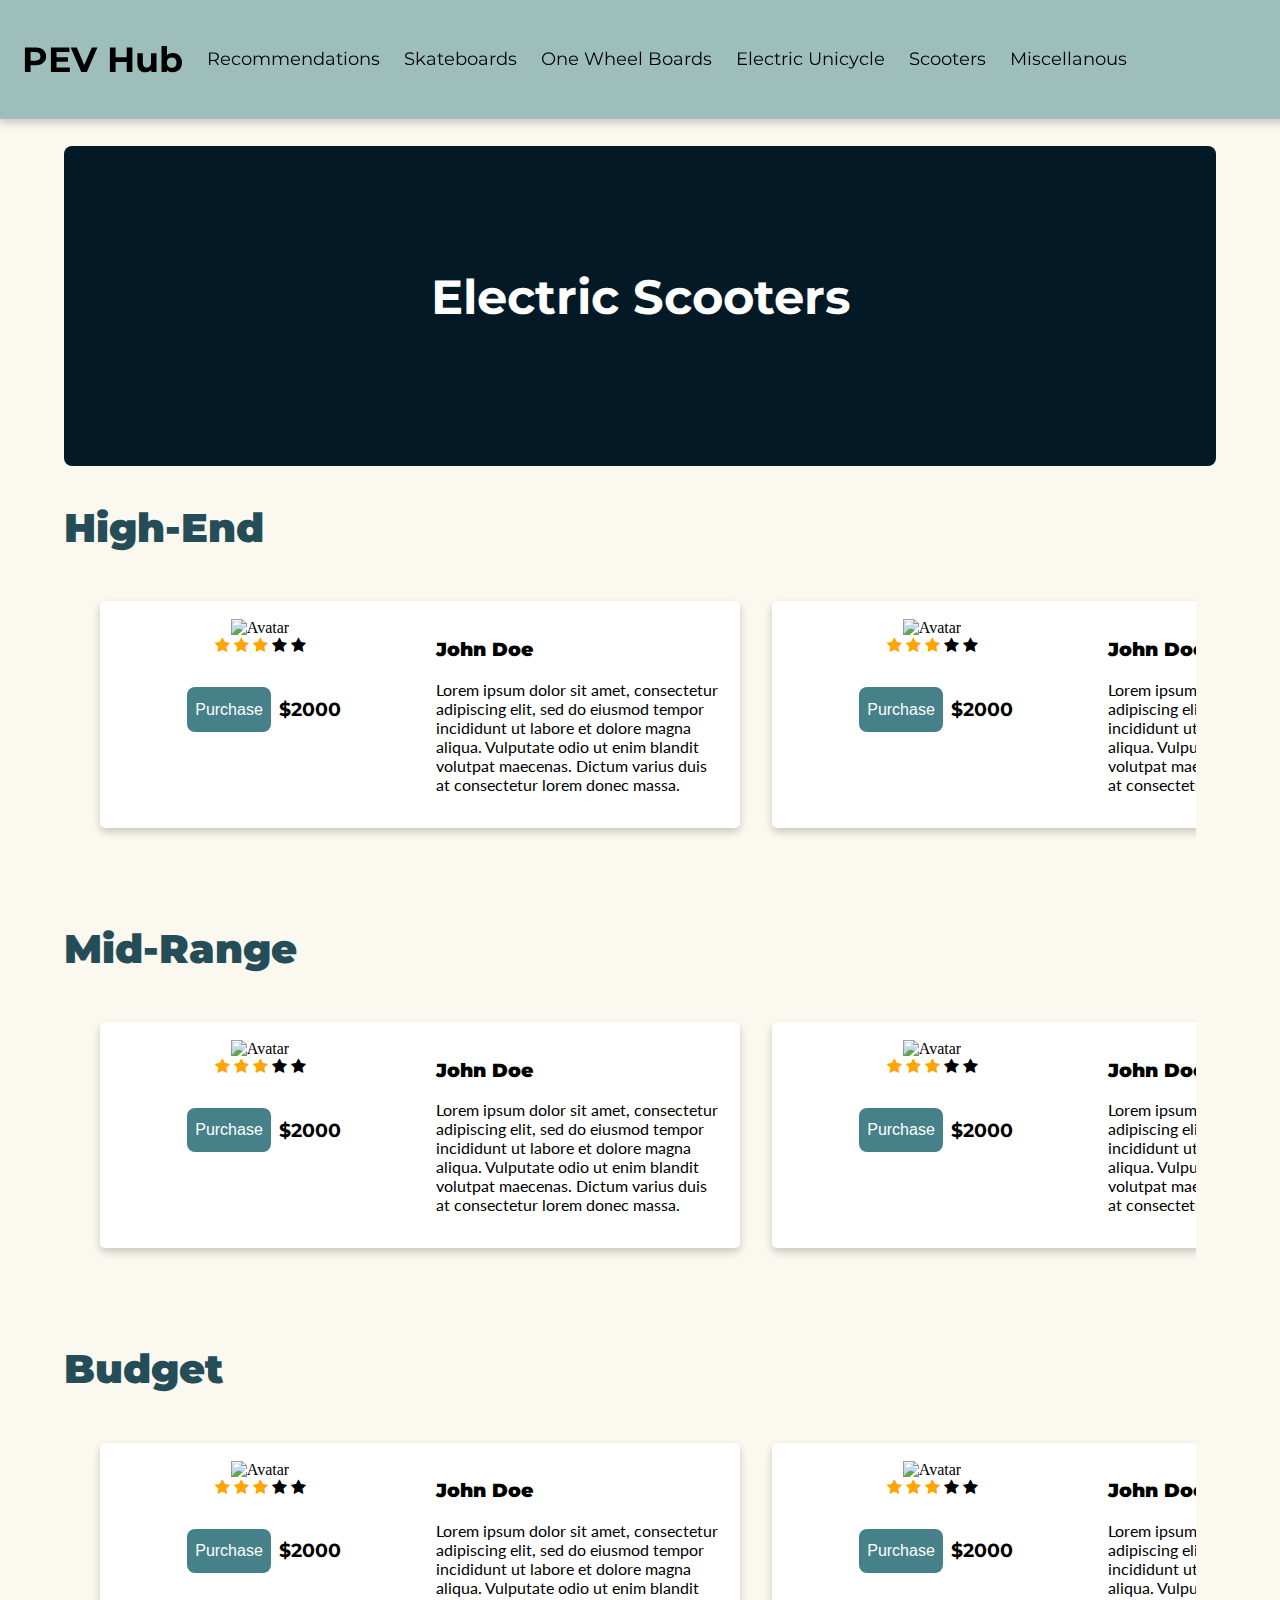
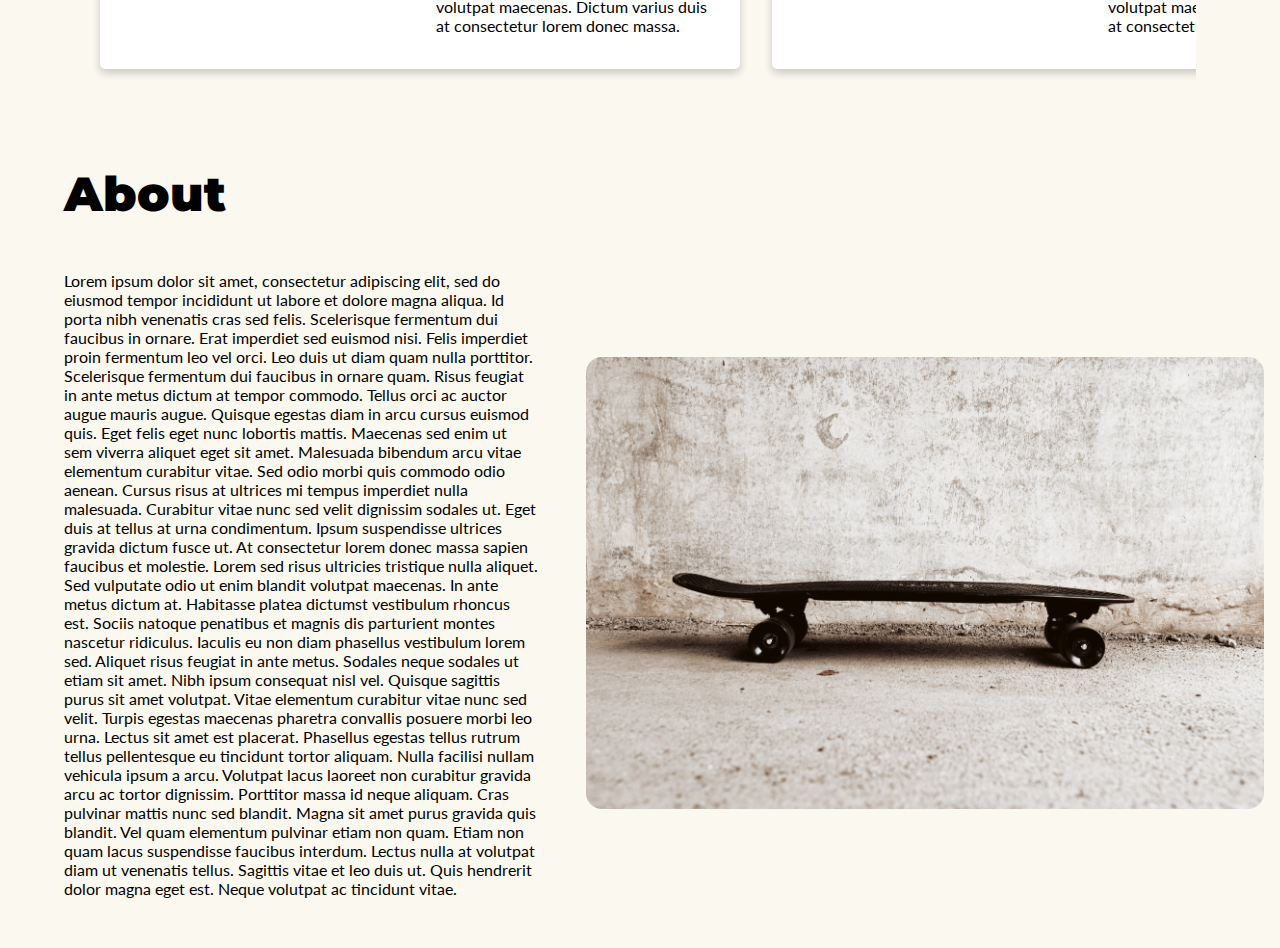
==== pages/escooter.html @ 9c2fdf2b "framework changes/additions" ====
<!DOCTYPE html>
<html lang="en">

<head>
    <meta charset="utf-8">
    <meta name="viewport" content="width=device-width, initial-scale=1.0">
    <title>Electric Scooters</title>
    <meta name="author" content="personalize with your name">
    <meta name="description" content="describe your page here">
    <link rel="stylesheet" href="/styles.css">
    <link rel="stylesheet" href="/css/skateboards.css">

    <link rel="stylesheet" href="https://cdnjs.cloudflare.com/ajax/libs/font-awesome/4.7.0/css/font-awesome.min.css">
    <link rel="preconnect" href="https://fonts.googleapis.com">
    <link rel="preconnect" href="https://fonts.gstatic.com" crossorigin>
    <link href="https://fonts.googleapis.com/css2?family=Montserrat&family=Nobile&display=swap" rel="stylesheet">
    <link href="https://fonts.googleapis.com/css2?family=Lato&display=swap" rel="stylesheet">
</head>

<body>
    <!--Navbar-->
    <div id="navbar">
        <a href="/index.html" id="logo">PEV Hub</a>
        <a href="/index.html">Recommendations</a>
        <a href="skateboards.html">Skateboards</a>
        <a href="onewheel.html">One Wheel Boards</a>
        <a href="euc.html">Electric Unicycle</a>
        <a href="escooter.html">Scooters</a>
        <a href="misc.html">Miscellanous</a>
    </div>
    <script src="/js/nav.js"></script>

    <main class="container">

        <!--Image Header-->
        <div class="header">
            <img src="/images/escooter-bg.png">
            <div class="centered">
                <h1>Electric Scooters</h1>
            </div>
        </div>


        <!--High-End Section-->
        <h2><b>High-End</b></h2>

        <div class="hor-scroll">
            <div class="xlcard">
                <div class="left">
                    <img src="../images/pintx.png" alt="Avatar" style="width:100%">
                    <div class="rating">
                        <span class="fa fa-star checked"></span>
                        <span class="fa fa-star checked"></span>
                        <span class="fa fa-star checked"></span>
                        <span class="fa fa-star"></span>
                        <span class="fa fa-star"></span>
                    </div>
                    <div class="row" class="purchase">
                        <button type="button" class="button" onclick="Open()">Purchase</button>
                        <h3 class="price">$2000</h3>
                    </div>
                    <script>
                        function Open() {
                            window.open("https://www.google.com", "_blank");
                        }
                    </script>
                </div>

                <div class="container">
                    <h3><b>John Doe</b></h3>
                    <p>Lorem ipsum dolor sit amet, consectetur adipiscing elit, sed do eiusmod tempor incididunt
                        ut labore et dolore magna aliqua. Vulputate odio ut enim blandit volutpat maecenas.
                        Dictum varius duis at consectetur lorem donec massa.</p>
                </div>
            </div>

            <div class="xlcard">
                <div class="left">
                    <img src="../images/pintx.png" alt="Avatar" style="width:100%">
                    <div class="rating">
                        <span class="fa fa-star checked"></span>
                        <span class="fa fa-star checked"></span>
                        <span class="fa fa-star checked"></span>
                        <span class="fa fa-star"></span>
                        <span class="fa fa-star"></span>
                    </div>
                    <div class="row" class="purchase">
                        <button type="button" class="button" onclick="Open()">Purchase</button>
                        <h3 class="price">$2000</h3>
                    </div>
                    <script>
                        function Open() {
                            window.open("https://www.google.com", "_blank");
                        }
                    </script>
                </div>

                <div class="container">
                   <h3><b>John Doe</b></h3>
                    <p>Lorem ipsum dolor sit amet, consectetur adipiscing elit, sed do eiusmod tempor incididunt
                        ut labore et dolore magna aliqua. Vulputate odio ut enim blandit volutpat maecenas.
                        Dictum varius duis at consectetur lorem donec massa.</p>
                </div>
            </div>
            <div class="xlcard">
                <div class="left">
                    <img src="../images/pintx.png" alt="Avatar" style="width:100%">
                    <div class="rating">
                        <span class="fa fa-star checked"></span>
                        <span class="fa fa-star checked"></span>
                        <span class="fa fa-star checked"></span>
                        <span class="fa fa-star"></span>
                        <span class="fa fa-star"></span>
                    </div>
                    <div class="row" class="purchase">
                        <button type="button" class="button" onclick="Open()">Purchase</button>
                        <h3 class="price">$2000</h3>
                    </div>
                    <script>
                        function Open() {
                            window.open("https://www.google.com", "_blank");
                        }
                    </script>
                </div>

                <div class="container">
                   <h3><b>John Doe</b></h3>
                    <p>Lorem ipsum dolor sit amet, consectetur adipiscing elit, sed do eiusmod tempor incididunt
                        ut labore et dolore magna aliqua. Vulputate odio ut enim blandit volutpat maecenas.
                        Dictum varius duis at consectetur lorem donec massa.</p>
                </div>
            </div>
            <div class="xlcard">
                <div class="left">
                    <img src="../images/pintx.png" alt="Avatar" style="width:100%">
                    <div class="rating">
                        <span class="fa fa-star checked"></span>
                        <span class="fa fa-star checked"></span>
                        <span class="fa fa-star checked"></span>
                        <span class="fa fa-star"></span>
                        <span class="fa fa-star"></span>
                    </div>
                    <div class="row" class="purchase">
                        <button type="button" class="button" onclick="Open()">Purchase</button>
                        <h3 class="price">$2000</h3>
                    </div>
                    <script>
                        function Open() {
                            window.open("https://www.google.com", "_blank");
                        }
                    </script>
                </div>

                <div class="container">
                   <h3><b>John Doe</b></h3>
                    <p>Lorem ipsum dolor sit amet, consectetur adipiscing elit, sed do eiusmod tempor incididunt
                        ut labore et dolore magna aliqua. Vulputate odio ut enim blandit volutpat maecenas.
                        Dictum varius duis at consectetur lorem donec massa.</p>
                </div>
            </div>

        </div>

        <!--Mid-Range Section-->
        <h2><b>Mid-Range</b></h2>

        <div class="hor-scroll">
            <div class="xlcard">
                <div class="left">
                    <img src="../images/pintx.png" alt="Avatar" style="width:100%">
                    <div class="rating">
                        <span class="fa fa-star checked"></span>
                        <span class="fa fa-star checked"></span>
                        <span class="fa fa-star checked"></span>
                        <span class="fa fa-star"></span>
                        <span class="fa fa-star"></span>
                    </div>
                    <div class="row" class="purchase">
                        <button type="button" class="button" onclick="Open()">Purchase</button>
                        <h3 class="price">$2000</h3>
                    </div>
                    <script>
                        function Open() {
                            window.open("https://www.google.com", "_blank");
                        }
                    </script>
                </div>

                <div class="container">
                   <h3><b>John Doe</b></h3>
                    <p>Lorem ipsum dolor sit amet, consectetur adipiscing elit, sed do eiusmod tempor incididunt
                        ut labore et dolore magna aliqua. Vulputate odio ut enim blandit volutpat maecenas.
                        Dictum varius duis at consectetur lorem donec massa.</p>
                </div>
            </div>

            <div class="xlcard">
                <div class="left">
                    <img src="../images/pintx.png" alt="Avatar" style="width:100%">
                    <div class="rating">
                        <span class="fa fa-star checked"></span>
                        <span class="fa fa-star checked"></span>
                        <span class="fa fa-star checked"></span>
                        <span class="fa fa-star"></span>
                        <span class="fa fa-star"></span>
                    </div>
                    <div class="row" class="purchase">
                        <button type="button" class="button" onclick="Open()">Purchase</button>
                        <h3 class="price">$2000</h3>
                    </div>
                    <script>
                        function Open() {
                            window.open("https://www.google.com", "_blank");
                        }
                    </script>
                </div>

                <div class="container">
                   <h3><b>John Doe</b></h3>
                    <p>Lorem ipsum dolor sit amet, consectetur adipiscing elit, sed do eiusmod tempor incididunt
                        ut labore et dolore magna aliqua. Vulputate odio ut enim blandit volutpat maecenas.
                        Dictum varius duis at consectetur lorem donec massa.</p>
                </div>
            </div>
            <div class="xlcard">
                <div class="left">
                    <img src="../images/pintx.png" alt="Avatar" style="width:100%">
                    <div class="rating">
                        <span class="fa fa-star checked"></span>
                        <span class="fa fa-star checked"></span>
                        <span class="fa fa-star checked"></span>
                        <span class="fa fa-star"></span>
                        <span class="fa fa-star"></span>
                    </div>
                    <div class="row" class="purchase">
                        <button type="button" class="button" onclick="Open()">Purchase</button>
                        <h3 class="price">$2000</h3>
                    </div>
                    <script>
                        function Open() {
                            window.open("https://www.google.com", "_blank");
                        }
                    </script>
                </div>

                <div class="container">
                   <h3><b>John Doe</b></h3>
                    <p>Lorem ipsum dolor sit amet, consectetur adipiscing elit, sed do eiusmod tempor incididunt
                        ut labore et dolore magna aliqua. Vulputate odio ut enim blandit volutpat maecenas.
                        Dictum varius duis at consectetur lorem donec massa.</p>
                </div>
            </div>
            <div class="xlcard">
                <div class="left">
                    <img src="../images/pintx.png" alt="Avatar" style="width:100%">
                    <div class="rating">
                        <span class="fa fa-star checked"></span>
                        <span class="fa fa-star checked"></span>
                        <span class="fa fa-star checked"></span>
                        <span class="fa fa-star"></span>
                        <span class="fa fa-star"></span>
                    </div>
                    <div class="row" class="purchase">
                        <button type="button" class="button" onclick="Open()">Purchase</button>
                        <h3 class="price">$2000</h3>
                    </div>
                    <script>
                        function Open() {
                            window.open("https://www.google.com", "_blank");
                        }
                    </script>
                </div>

                <div class="container">
                   <h3><b>John Doe</b></h3>
                    <p>Lorem ipsum dolor sit amet, consectetur adipiscing elit, sed do eiusmod tempor incididunt
                        ut labore et dolore magna aliqua. Vulputate odio ut enim blandit volutpat maecenas.
                        Dictum varius duis at consectetur lorem donec massa.</p>
                </div>
            </div>
        </div>

        <!--Budget Section-->
        <h2><b>Budget</b></h2>

        <div class="hor-scroll">
            <div class="xlcard">
                <div class="left">
                    <img src="../images/pintx.png" alt="Avatar" style="width:100%">
                    <div class="rating">
                        <span class="fa fa-star checked"></span>
                        <span class="fa fa-star checked"></span>
                        <span class="fa fa-star checked"></span>
                        <span class="fa fa-star"></span>
                        <span class="fa fa-star"></span>
                    </div>
                    <div class="row" class="purchase">
                        <button type="button" class="button" onclick="Open()">Purchase</button>
                        <h3 class="price">$2000</h3>
                    </div>
                    <script>
                        function Open() {
                            window.open("https://www.google.com", "_blank");
                        }
                    </script>
                </div>

                <div class="container">
                   <h3><b>John Doe</b></h3>
                    <p>Lorem ipsum dolor sit amet, consectetur adipiscing elit, sed do eiusmod tempor incididunt
                        ut labore et dolore magna aliqua. Vulputate odio ut enim blandit volutpat maecenas.
                        Dictum varius duis at consectetur lorem donec massa.</p>
                </div>
            </div>

            <div class="xlcard">
                <div class="left">
                    <img src="../images/pintx.png" alt="Avatar" style="width:100%">
                    <div class="rating">
                        <span class="fa fa-star checked"></span>
                        <span class="fa fa-star checked"></span>
                        <span class="fa fa-star checked"></span>
                        <span class="fa fa-star"></span>
                        <span class="fa fa-star"></span>
                    </div>
                    <div class="row" class="purchase">
                        <button type="button" class="button" onclick="Open()">Purchase</button>
                        <h3 class="price">$2000</h3>
                    </div>
                    <script>
                        function Open() {
                            window.open("https://www.google.com", "_blank");
                        }
                    </script>
                </div>

                <div class="container">
                   <h3><b>John Doe</b></h3>
                    <p>Lorem ipsum dolor sit amet, consectetur adipiscing elit, sed do eiusmod tempor incididunt
                        ut labore et dolore magna aliqua. Vulputate odio ut enim blandit volutpat maecenas.
                        Dictum varius duis at consectetur lorem donec massa.</p>
                </div>
            </div>
            <div class="xlcard">
                <div class="left">
                    <img src="../images/pintx.png" alt="Avatar" style="width:100%">
                    <div class="rating">
                        <span class="fa fa-star checked"></span>
                        <span class="fa fa-star checked"></span>
                        <span class="fa fa-star checked"></span>
                        <span class="fa fa-star"></span>
                        <span class="fa fa-star"></span>
                    </div>
                    <div class="row" class="purchase">
                        <button type="button" class="button" onclick="Open()">Purchase</button>
                        <h3 class="price">$2000</h3>
                    </div>
                    <script>
                        function Open() {
                            window.open("https://www.google.com", "_blank");
                        }
                    </script>
                </div>

                <div class="container">
                   <h3><b>John Doe</b></h3>
                    <p>Lorem ipsum dolor sit amet, consectetur adipiscing elit, sed do eiusmod tempor incididunt
                        ut labore et dolore magna aliqua. Vulputate odio ut enim blandit volutpat maecenas.
                        Dictum varius duis at consectetur lorem donec massa.</p>
                </div>
            </div>
            <div class="xlcard">
                <div class="left">
                    <img src="../images/pintx.png" alt="Avatar" style="width:100%">
                    <div class="rating">
                        <span class="fa fa-star checked"></span>
                        <span class="fa fa-star checked"></span>
                        <span class="fa fa-star checked"></span>
                        <span class="fa fa-star"></span>
                        <span class="fa fa-star"></span>
                    </div>
                    <div class="row" class="purchase">
                        <button type="button" class="button" onclick="Open()">Purchase</button>
                        <h3 class="price">$2000</h3>
                    </div>
                    <script>
                        function Open() {
                            window.open("https://www.google.com", "_blank");
                        }
                    </script>
                </div>

                <div class="container">
                   <h3><b>John Doe</b></h3>
                    <p>Lorem ipsum dolor sit amet, consectetur adipiscing elit, sed do eiusmod tempor incididunt
                        ut labore et dolore magna aliqua. Vulputate odio ut enim blandit volutpat maecenas.
                        Dictum varius duis at consectetur lorem donec massa.</p>
                </div>
            </div>
        </div>

        <!--About Section-->
        <h1><b>About</b></h1>
        <div class="row">
            <p>Lorem ipsum dolor sit amet, consectetur adipiscing elit, sed do eiusmod tempor incididunt ut labore
                et
                dolore magna aliqua. Id porta nibh venenatis cras sed felis. Scelerisque fermentum dui faucibus in
                ornare. Erat imperdiet sed euismod nisi. Felis imperdiet proin fermentum leo vel orci. Leo duis ut
                diam
                quam nulla porttitor. Scelerisque fermentum dui faucibus in ornare quam. Risus feugiat in ante metus
                dictum at tempor commodo. Tellus orci ac auctor augue mauris augue. Quisque egestas diam in arcu
                cursus
                euismod quis. Eget felis eget nunc lobortis mattis. Maecenas sed enim ut sem viverra aliquet eget
                sit
                amet. Malesuada bibendum arcu vitae elementum curabitur vitae. Sed odio morbi quis commodo odio
                aenean.
                Cursus risus at ultrices mi tempus imperdiet nulla malesuada. Curabitur vitae nunc sed velit
                dignissim
                sodales ut. Eget duis at tellus at urna condimentum. Ipsum suspendisse ultrices gravida dictum fusce
                ut. At consectetur lorem donec massa sapien faucibus et molestie. Lorem sed risus ultricies
                tristique nulla aliquet. Sed vulputate odio ut enim blandit volutpat maecenas. In ante metus dictum
                at. Habitasse platea dictumst vestibulum rhoncus est. Sociis natoque penatibus et magnis dis
                parturient montes nascetur ridiculus. Iaculis eu non diam phasellus vestibulum lorem sed. Aliquet
                risus feugiat in ante metus. Sodales neque sodales ut etiam sit amet.

                Nibh ipsum consequat nisl vel. Quisque sagittis purus sit amet volutpat. Vitae elementum curabitur
                vitae nunc sed velit. Turpis egestas maecenas pharetra convallis posuere morbi leo urna. Lectus sit
                amet est placerat. Phasellus egestas tellus rutrum tellus pellentesque eu tincidunt tortor aliquam.
                Nulla facilisi nullam vehicula ipsum a arcu. Volutpat lacus laoreet non curabitur gravida arcu ac
                tortor dignissim. Porttitor massa id neque aliquam. Cras pulvinar mattis nunc sed blandit. Magna sit
                amet purus gravida quis blandit. Vel quam elementum pulvinar etiam non quam. Etiam non quam lacus
                suspendisse faucibus interdum. Lectus nulla at volutpat diam ut venenatis tellus. Sagittis vitae et
                leo duis ut. Quis hendrerit dolor magna eget est. Neque volutpat ac tincidunt vitae.</p>
            <div class="slideshow">

                <!-- Full-width images with number and caption text -->
                <div class="mySlides fade">
                    <img src="/images/eskate/eskate1.jpg" alt="About Us" style="width:100%">
                </div>
                <div class="mySlides fade">
                    <img src="/images/eskate/eskate2.jpg" alt="About Us" style="width:100%">
                </div>
                <div class="mySlides fade">
                    <img src="/images/eskate/eskate3.jpg" alt="About Us" style="width:100%">
                </div>
                <script src="/js/slideshow.js"></script>
            </div>
        </div>
    </main>
</body>
---- styles.css ----
body {
  background-color: #FBF8EF;
  margin: 0;
  padding-bottom: 2em;
}

h1 {
  font-size: 3em;
  font-family: 'Montserrat', sans-serif;
}

h2 {
  font-family: 'Montserrat', sans-serif;
  color: #254D58;
  font-size: 2.5em;
}

h3 {
  font-family: 'Montserrat', sans-serif;
}

h4 {
  font-family: 'Montserrat', sans-serif;
}

p {
  font-family: 'Lato', sans-serif;
}

a {
  font-family: 'Montserrat', sans-serif;
}

.container {
  width: 90%;
  margin-left: auto;
  margin-right: auto;
}


/* Create a sticky/fixed navbar */
#navbar {
  overflow: hidden;
  background-color: #9DBEBB;
  padding: 35px 10px;
  /* Large padding which will shrink on scroll (using JS) */
  transition: 0.4s;
  /* Adds a transition effect when the padding is decreased */
  position: fixed;
  /* Sticky/fixed navbar */
  width: 100%;
  top: 0;
  /* At the top */
  z-index: 99;
  box-shadow: 0 4px 8px 0 rgba(0, 0, 0, 0.2);
}

/* Style the navbar links */
#navbar a {
  float: left;
  color: black;
  text-align: center;
  padding: 12px;
  text-decoration: none;
  font-size: 18px;
  line-height: 25px;
  border-radius: 4px;

  
}

/* Style the logo */
#navbar #logo {
  font-size: 35px;
  font-weight: bold;
  transition: 0.4s;
}

/* Links on mouse-over */
#navbar a:hover {
  background-color: #ddd;
  color: black;
}

/* Style the active/current link */
#navbar a.active {
  background-color: dodgerblue;
  color: white;
}

/* Display some links to the right */
#navbar-right {
  float: right;
}

/* Add responsiveness - on screens less than 580px wide, display the navbar vertically instead of horizontally */
@media screen and (max-width: 580px) {
  #navbar {
    padding: 20px 10px !important;
    /* Use !important to make sure that JavaScript doesn't override the padding on small screens */
  }

  #navbar a {
    float: none;
    display: block;
    text-align: left;
  }

  #navbar-right {
    float: none;
  }
}

.row {
  display: flex;
  flex-direction: row;
  justify-content: center;
}

.rating {
  margin-bottom: 1.5em;
}

.checked {
  color: orange;
}

.row img {
  margin-left: 3em;
}

.row p {
  width: 70%;
}

.img-header img {
  object-fit: cover;
  object-position: 0 10%;
  width: 90vw;
  height: 20em;
  margin-top: 9em;
  margin-right: auto;
  margin-left: auto;

  border-radius: 0.5em;


}

.img-header h1 {
  color: white;
}

.header img {
  object-fit: cover;
  object-position: 1% 1%;
  margin-top: 9em;
  margin-right: auto;
  margin-left: auto;
  width: 90vw;
  height: 20em;

  border-radius: 0.5em;
}

.header {
  position: relative;
  text-align: center;
  color: white;
}

.header h1 {
  color: white;
}

.centered {
  position: absolute;
  top: 63%;
  left: 50%;
  transform: translate(-50%, -50%);
}

.container {
  padding: 2px 16px;
}

.hor-scroll {
  display: flex;
  flex-wrap: nowrap;
  overflow-x: auto;
  margin: 20px;
  margin-bottom: 5em;
}

.xlcard {
  box-shadow: 0 4px 8px 0 rgba(0, 0, 0, 0.2);
  transition: 0.3s;
  border-radius: 5px;
  /* 5px rounded corners */
  width: 40em;
  margin: 1em;
  background-color: white;
  display: flex;
  padding: 1em 0em;
  flex: 0 0 auto;
}

.xlcard:hover {
  box-shadow: 0 8px 16px 0 rgba(0, 0, 0, 0.2);
  width: 41em;
}

.left {
  width: 90%;
  padding: 2px 16px;
  text-align: center;
}

#right {
  padding: 2px 16px;
}


.button {
  background-color: #468189;
  border: none;
  color: white;
  padding: 0em 0.5em;
  text-align: center;
  text-decoration: none;
  display: inline-block;
  font-size: 16px;
  border-radius: 0.5em;
  transition-duration: 0.4s;
  margin: 0.5em;
}

.button:hover {
  background-color: #9DBEBB; 
  cursor: pointer;
}

.slideshow {
  width: 100%;
  max-width: 1000px;
  position: relative;
  margin: auto;
}

.slideshow img {
  object-fit: cover;
  max-height: 30em;
  border-radius: 1em;
}

.mySlides {
  display: none;
}

/* Fading animation */
.fade {
  animation-name: fade;
  animation-duration: 1.5s;
}

@keyframes fade {
  from {opacity: .4}
  to {opacity: 1}
}
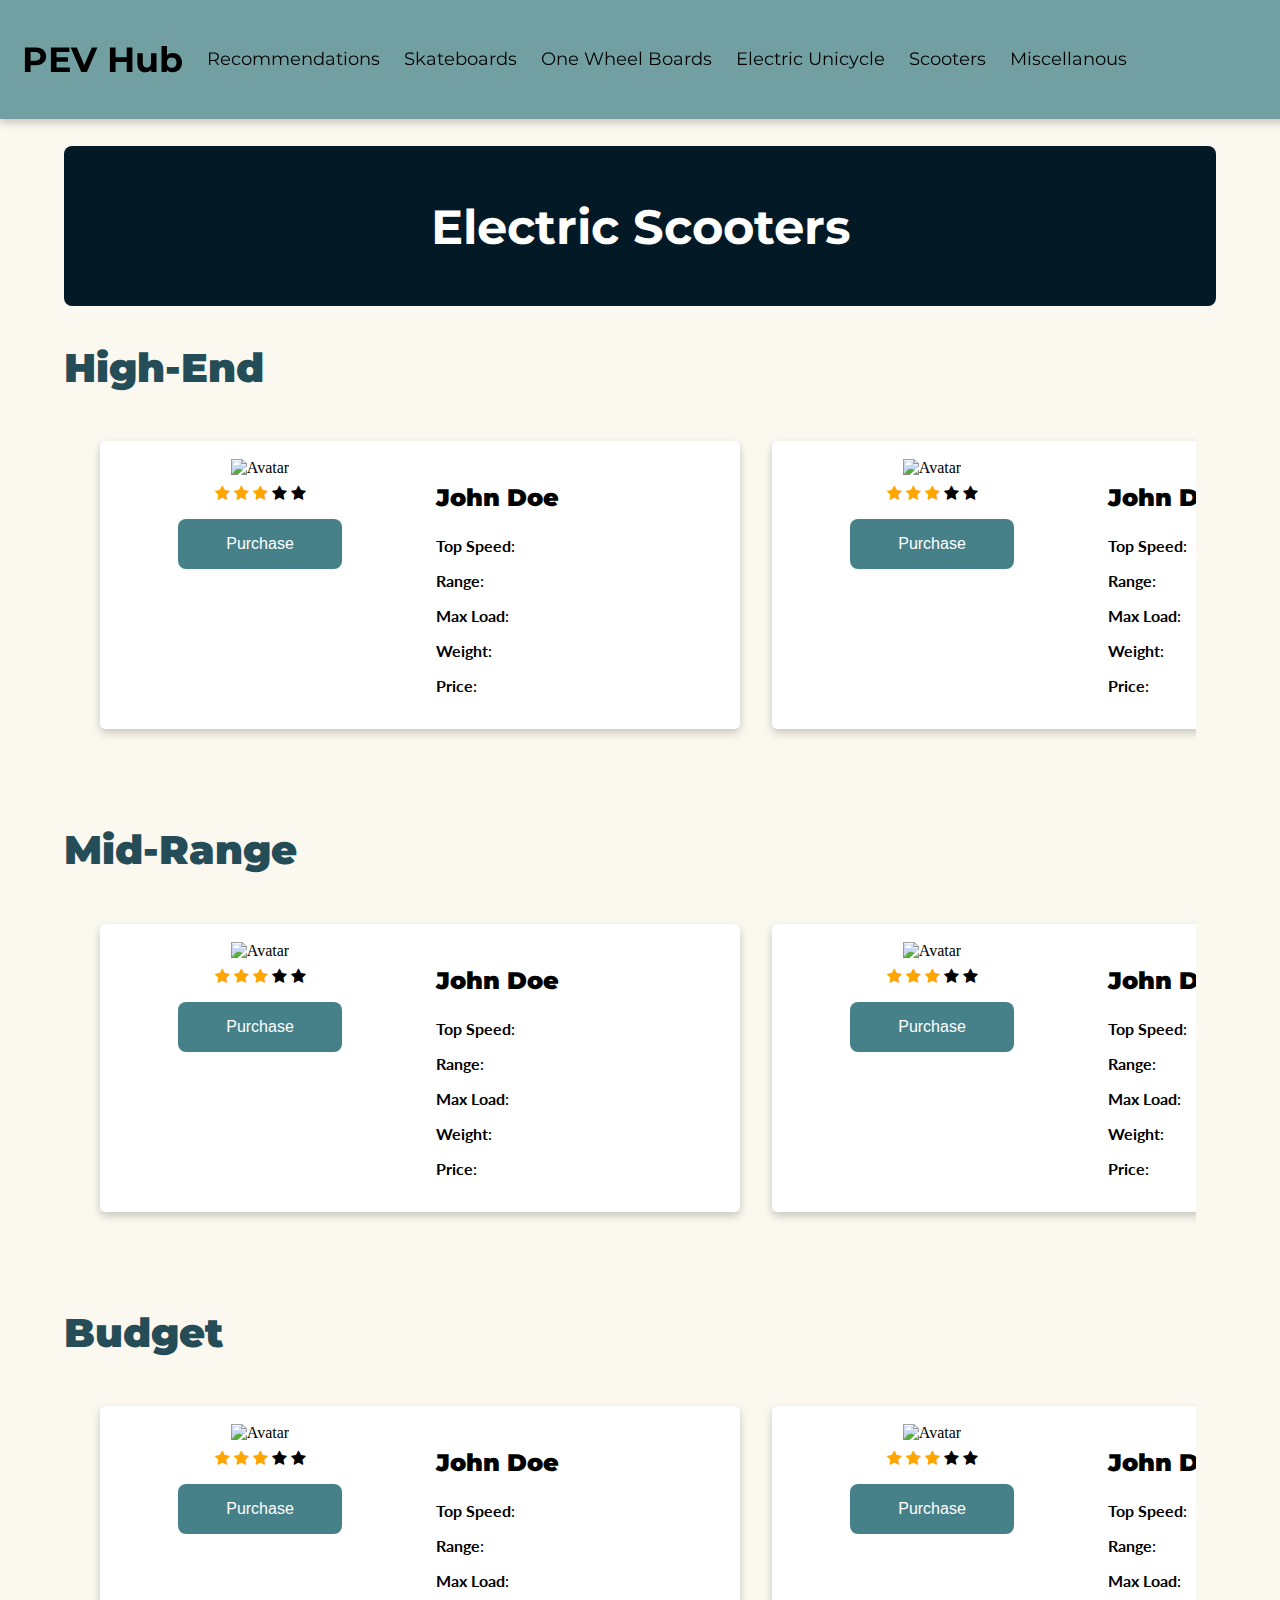
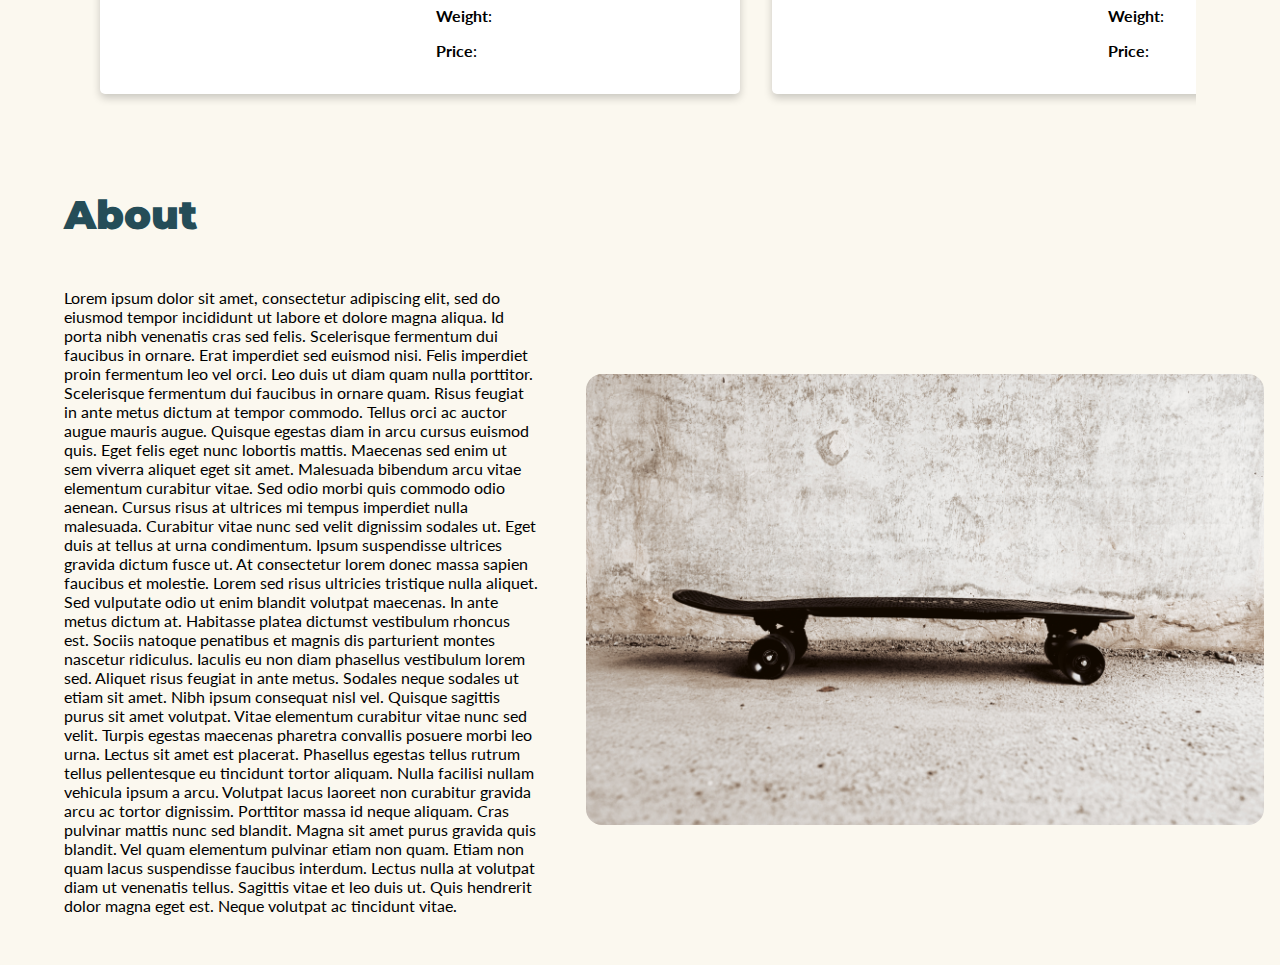
==== commit be6c19ea: "added content for eskates" ====
--- a/pages/escooter.html
+++ b/pages/escooter.html
@@ -7,8 +7,8 @@
     <title>Electric Scooters</title>
     <meta name="author" content="personalize with your name">
     <meta name="description" content="describe your page here">
-    <link rel="stylesheet" href="/styles.css">
-    <link rel="stylesheet" href="/css/skateboards.css">
+    <link rel="stylesheet" href="../styles.css">
+    <link rel="stylesheet" href="../css/skateboards.css">
 
     <link rel="stylesheet" href="https://cdnjs.cloudflare.com/ajax/libs/font-awesome/4.7.0/css/font-awesome.min.css">
     <link rel="preconnect" href="https://fonts.googleapis.com">
@@ -56,8 +56,10 @@
                         <span class="fa fa-star"></span>
                     </div>
                     <div class="row" class="purchase">
-                        <button type="button" class="button" onclick="Open()">Purchase</button>
-                        <h3 class="price">$2000</h3>
+                        <div class="tooltip">
+                            <button type="button" class="button" onclick="Open()">Purchase</button>
+                            <span class="tooltiptext">$2000</span>
+                        </div>
                     </div>
                     <script>
                         function Open() {
@@ -68,94 +70,108 @@
 
                 <div class="container">
                     <h3><b>John Doe</b></h3>
-                    <p>Lorem ipsum dolor sit amet, consectetur adipiscing elit, sed do eiusmod tempor incididunt
-                        ut labore et dolore magna aliqua. Vulputate odio ut enim blandit volutpat maecenas.
-                        Dictum varius duis at consectetur lorem donec massa.</p>
-                </div>
-            </div>
-
-            <div class="xlcard">
-                <div class="left">
-                    <img src="../images/pintx.png" alt="Avatar" style="width:100%">
-                    <div class="rating">
-                        <span class="fa fa-star checked"></span>
-                        <span class="fa fa-star checked"></span>
-                        <span class="fa fa-star checked"></span>
-                        <span class="fa fa-star"></span>
-                        <span class="fa fa-star"></span>
-                    </div>
-                    <div class="row" class="purchase">
-                        <button type="button" class="button" onclick="Open()">Purchase</button>
-                        <h3 class="price">$2000</h3>
-                    </div>
-                    <script>
-                        function Open() {
-                            window.open("https://www.google.com", "_blank");
-                        }
-                    </script>
-                </div>
-
-                <div class="container">
-                   <h3><b>John Doe</b></h3>
-                    <p>Lorem ipsum dolor sit amet, consectetur adipiscing elit, sed do eiusmod tempor incididunt
-                        ut labore et dolore magna aliqua. Vulputate odio ut enim blandit volutpat maecenas.
-                        Dictum varius duis at consectetur lorem donec massa.</p>
-                </div>
-            </div>
-            <div class="xlcard">
-                <div class="left">
-                    <img src="../images/pintx.png" alt="Avatar" style="width:100%">
-                    <div class="rating">
-                        <span class="fa fa-star checked"></span>
-                        <span class="fa fa-star checked"></span>
-                        <span class="fa fa-star checked"></span>
-                        <span class="fa fa-star"></span>
-                        <span class="fa fa-star"></span>
-                    </div>
-                    <div class="row" class="purchase">
-                        <button type="button" class="button" onclick="Open()">Purchase</button>
-                        <h3 class="price">$2000</h3>
-                    </div>
-                    <script>
-                        function Open() {
-                            window.open("https://www.google.com", "_blank");
-                        }
-                    </script>
-                </div>
-
-                <div class="container">
-                   <h3><b>John Doe</b></h3>
-                    <p>Lorem ipsum dolor sit amet, consectetur adipiscing elit, sed do eiusmod tempor incididunt
-                        ut labore et dolore magna aliqua. Vulputate odio ut enim blandit volutpat maecenas.
-                        Dictum varius duis at consectetur lorem donec massa.</p>
-                </div>
-            </div>
-            <div class="xlcard">
-                <div class="left">
-                    <img src="../images/pintx.png" alt="Avatar" style="width:100%">
-                    <div class="rating">
-                        <span class="fa fa-star checked"></span>
-                        <span class="fa fa-star checked"></span>
-                        <span class="fa fa-star checked"></span>
-                        <span class="fa fa-star"></span>
-                        <span class="fa fa-star"></span>
-                    </div>
-                    <div class="row" class="purchase">
-                        <button type="button" class="button" onclick="Open()">Purchase</button>
-                        <h3 class="price">$2000</h3>
-                    </div>
-                    <script>
-                        function Open() {
-                            window.open("https://www.google.com", "_blank");
-                        }
-                    </script>
-                </div>
-
-                <div class="container">
-                   <h3><b>John Doe</b></h3>
-                    <p>Lorem ipsum dolor sit amet, consectetur adipiscing elit, sed do eiusmod tempor incididunt
-                        ut labore et dolore magna aliqua. Vulputate odio ut enim blandit volutpat maecenas.
-                        Dictum varius duis at consectetur lorem donec massa.</p>
+                    <p><b>Top Speed</b>: </p>
+                        <p><b>Range</b>: </p>
+                        <p><b>Max Load</b>: </p>
+                        <p><b>Weight</b>: </p>
+                        <p><b>Price</b>: </p>
+                </div>
+            </div>
+
+            <div class="xlcard">
+                <div class="left">
+                    <img src="../images/pintx.png" alt="Avatar" style="width:100%">
+                    <div class="rating">
+                        <span class="fa fa-star checked"></span>
+                        <span class="fa fa-star checked"></span>
+                        <span class="fa fa-star checked"></span>
+                        <span class="fa fa-star"></span>
+                        <span class="fa fa-star"></span>
+                    </div>
+                    <div class="row" class="purchase">
+                        <div class="tooltip">
+                            <button type="button" class="button" onclick="Open()">Purchase</button>
+                            <span class="tooltiptext">$2000</span>
+                        </div>
+                    </div>
+                    <script>
+                        function Open() {
+                            window.open("https://www.google.com", "_blank");
+                        }
+                    </script>
+                </div>
+
+                <div class="container">
+                   <h3><b>John Doe</b></h3>
+                    <p><b>Top Speed</b>: </p>
+                        <p><b>Range</b>: </p>
+                        <p><b>Max Load</b>: </p>
+                        <p><b>Weight</b>: </p>
+                        <p><b>Price</b>: </p>
+                </div>
+            </div>
+            <div class="xlcard">
+                <div class="left">
+                    <img src="../images/pintx.png" alt="Avatar" style="width:100%">
+                    <div class="rating">
+                        <span class="fa fa-star checked"></span>
+                        <span class="fa fa-star checked"></span>
+                        <span class="fa fa-star checked"></span>
+                        <span class="fa fa-star"></span>
+                        <span class="fa fa-star"></span>
+                    </div>
+                    <div class="row" class="purchase">
+                        <div class="tooltip">
+                            <button type="button" class="button" onclick="Open()">Purchase</button>
+                            <span class="tooltiptext">$2000</span>
+                        </div>
+                    </div>
+                    <script>
+                        function Open() {
+                            window.open("https://www.google.com", "_blank");
+                        }
+                    </script>
+                </div>
+
+                <div class="container">
+                   <h3><b>John Doe</b></h3>
+                    <p><b>Top Speed</b>: </p>
+                        <p><b>Range</b>: </p>
+                        <p><b>Max Load</b>: </p>
+                        <p><b>Weight</b>: </p>
+                        <p><b>Price</b>: </p>
+                </div>
+            </div>
+            <div class="xlcard">
+                <div class="left">
+                    <img src="../images/pintx.png" alt="Avatar" style="width:100%">
+                    <div class="rating">
+                        <span class="fa fa-star checked"></span>
+                        <span class="fa fa-star checked"></span>
+                        <span class="fa fa-star checked"></span>
+                        <span class="fa fa-star"></span>
+                        <span class="fa fa-star"></span>
+                    </div>
+                    <div class="row" class="purchase">
+                        <div class="tooltip">
+                            <button type="button" class="button" onclick="Open()">Purchase</button>
+                            <span class="tooltiptext">$2000</span>
+                        </div>
+                    </div>
+                    <script>
+                        function Open() {
+                            window.open("https://www.google.com", "_blank");
+                        }
+                    </script>
+                </div>
+
+                <div class="container">
+                   <h3><b>John Doe</b></h3>
+                    <p><b>Top Speed</b>: </p>
+                        <p><b>Range</b>: </p>
+                        <p><b>Max Load</b>: </p>
+                        <p><b>Weight</b>: </p>
+                        <p><b>Price</b>: </p>
                 </div>
             </div>
 
@@ -176,106 +192,122 @@
                         <span class="fa fa-star"></span>
                     </div>
                     <div class="row" class="purchase">
-                        <button type="button" class="button" onclick="Open()">Purchase</button>
-                        <h3 class="price">$2000</h3>
-                    </div>
-                    <script>
-                        function Open() {
-                            window.open("https://www.google.com", "_blank");
-                        }
-                    </script>
-                </div>
-
-                <div class="container">
-                   <h3><b>John Doe</b></h3>
-                    <p>Lorem ipsum dolor sit amet, consectetur adipiscing elit, sed do eiusmod tempor incididunt
-                        ut labore et dolore magna aliqua. Vulputate odio ut enim blandit volutpat maecenas.
-                        Dictum varius duis at consectetur lorem donec massa.</p>
-                </div>
-            </div>
-
-            <div class="xlcard">
-                <div class="left">
-                    <img src="../images/pintx.png" alt="Avatar" style="width:100%">
-                    <div class="rating">
-                        <span class="fa fa-star checked"></span>
-                        <span class="fa fa-star checked"></span>
-                        <span class="fa fa-star checked"></span>
-                        <span class="fa fa-star"></span>
-                        <span class="fa fa-star"></span>
-                    </div>
-                    <div class="row" class="purchase">
-                        <button type="button" class="button" onclick="Open()">Purchase</button>
-                        <h3 class="price">$2000</h3>
-                    </div>
-                    <script>
-                        function Open() {
-                            window.open("https://www.google.com", "_blank");
-                        }
-                    </script>
-                </div>
-
-                <div class="container">
-                   <h3><b>John Doe</b></h3>
-                    <p>Lorem ipsum dolor sit amet, consectetur adipiscing elit, sed do eiusmod tempor incididunt
-                        ut labore et dolore magna aliqua. Vulputate odio ut enim blandit volutpat maecenas.
-                        Dictum varius duis at consectetur lorem donec massa.</p>
-                </div>
-            </div>
-            <div class="xlcard">
-                <div class="left">
-                    <img src="../images/pintx.png" alt="Avatar" style="width:100%">
-                    <div class="rating">
-                        <span class="fa fa-star checked"></span>
-                        <span class="fa fa-star checked"></span>
-                        <span class="fa fa-star checked"></span>
-                        <span class="fa fa-star"></span>
-                        <span class="fa fa-star"></span>
-                    </div>
-                    <div class="row" class="purchase">
-                        <button type="button" class="button" onclick="Open()">Purchase</button>
-                        <h3 class="price">$2000</h3>
-                    </div>
-                    <script>
-                        function Open() {
-                            window.open("https://www.google.com", "_blank");
-                        }
-                    </script>
-                </div>
-
-                <div class="container">
-                   <h3><b>John Doe</b></h3>
-                    <p>Lorem ipsum dolor sit amet, consectetur adipiscing elit, sed do eiusmod tempor incididunt
-                        ut labore et dolore magna aliqua. Vulputate odio ut enim blandit volutpat maecenas.
-                        Dictum varius duis at consectetur lorem donec massa.</p>
-                </div>
-            </div>
-            <div class="xlcard">
-                <div class="left">
-                    <img src="../images/pintx.png" alt="Avatar" style="width:100%">
-                    <div class="rating">
-                        <span class="fa fa-star checked"></span>
-                        <span class="fa fa-star checked"></span>
-                        <span class="fa fa-star checked"></span>
-                        <span class="fa fa-star"></span>
-                        <span class="fa fa-star"></span>
-                    </div>
-                    <div class="row" class="purchase">
-                        <button type="button" class="button" onclick="Open()">Purchase</button>
-                        <h3 class="price">$2000</h3>
-                    </div>
-                    <script>
-                        function Open() {
-                            window.open("https://www.google.com", "_blank");
-                        }
-                    </script>
-                </div>
-
-                <div class="container">
-                   <h3><b>John Doe</b></h3>
-                    <p>Lorem ipsum dolor sit amet, consectetur adipiscing elit, sed do eiusmod tempor incididunt
-                        ut labore et dolore magna aliqua. Vulputate odio ut enim blandit volutpat maecenas.
-                        Dictum varius duis at consectetur lorem donec massa.</p>
+                        <div class="tooltip">
+                            <button type="button" class="button" onclick="Open()">Purchase</button>
+                            <span class="tooltiptext">$2000</span>
+                        </div>
+                    </div>
+                    <script>
+                        function Open() {
+                            window.open("https://www.google.com", "_blank");
+                        }
+                    </script>
+                </div>
+
+                <div class="container">
+                   <h3><b>John Doe</b></h3>
+                    <p><b>Top Speed</b>: </p>
+                        <p><b>Range</b>: </p>
+                        <p><b>Max Load</b>: </p>
+                        <p><b>Weight</b>: </p>
+                        <p><b>Price</b>: </p>
+                </div>
+            </div>
+
+            <div class="xlcard">
+                <div class="left">
+                    <img src="../images/pintx.png" alt="Avatar" style="width:100%">
+                    <div class="rating">
+                        <span class="fa fa-star checked"></span>
+                        <span class="fa fa-star checked"></span>
+                        <span class="fa fa-star checked"></span>
+                        <span class="fa fa-star"></span>
+                        <span class="fa fa-star"></span>
+                    </div>
+                    <div class="row" class="purchase">
+                        <div class="tooltip">
+                            <button type="button" class="button" onclick="Open()">Purchase</button>
+                            <span class="tooltiptext">$2000</span>
+                        </div>
+                    </div>
+                    <script>
+                        function Open() {
+                            window.open("https://www.google.com", "_blank");
+                        }
+                    </script>
+                </div>
+
+                <div class="container">
+                   <h3><b>John Doe</b></h3>
+                    <p><b>Top Speed</b>: </p>
+                        <p><b>Range</b>: </p>
+                        <p><b>Max Load</b>: </p>
+                        <p><b>Weight</b>: </p>
+                        <p><b>Price</b>: </p>
+                </div>
+            </div>
+            <div class="xlcard">
+                <div class="left">
+                    <img src="../images/pintx.png" alt="Avatar" style="width:100%">
+                    <div class="rating">
+                        <span class="fa fa-star checked"></span>
+                        <span class="fa fa-star checked"></span>
+                        <span class="fa fa-star checked"></span>
+                        <span class="fa fa-star"></span>
+                        <span class="fa fa-star"></span>
+                    </div>
+                    <div class="row" class="purchase">
+                        <div class="tooltip">
+                            <button type="button" class="button" onclick="Open()">Purchase</button>
+                            <span class="tooltiptext">$2000</span>
+                        </div>
+                    </div>
+                    <script>
+                        function Open() {
+                            window.open("https://www.google.com", "_blank");
+                        }
+                    </script>
+                </div>
+
+                <div class="container">
+                   <h3><b>John Doe</b></h3>
+                    <p><b>Top Speed</b>: </p>
+                        <p><b>Range</b>: </p>
+                        <p><b>Max Load</b>: </p>
+                        <p><b>Weight</b>: </p>
+                        <p><b>Price</b>: </p>
+                </div>
+            </div>
+            <div class="xlcard">
+                <div class="left">
+                    <img src="../images/pintx.png" alt="Avatar" style="width:100%">
+                    <div class="rating">
+                        <span class="fa fa-star checked"></span>
+                        <span class="fa fa-star checked"></span>
+                        <span class="fa fa-star checked"></span>
+                        <span class="fa fa-star"></span>
+                        <span class="fa fa-star"></span>
+                    </div>
+                    <div class="row" class="purchase">
+                        <div class="tooltip">
+                            <button type="button" class="button" onclick="Open()">Purchase</button>
+                            <span class="tooltiptext">$2000</span>
+                        </div>
+                    </div>
+                    <script>
+                        function Open() {
+                            window.open("https://www.google.com", "_blank");
+                        }
+                    </script>
+                </div>
+
+                <div class="container">
+                   <h3><b>John Doe</b></h3>
+                    <p><b>Top Speed</b>: </p>
+                        <p><b>Range</b>: </p>
+                        <p><b>Max Load</b>: </p>
+                        <p><b>Weight</b>: </p>
+                        <p><b>Price</b>: </p>
                 </div>
             </div>
         </div>
@@ -295,112 +327,128 @@
                         <span class="fa fa-star"></span>
                     </div>
                     <div class="row" class="purchase">
-                        <button type="button" class="button" onclick="Open()">Purchase</button>
-                        <h3 class="price">$2000</h3>
-                    </div>
-                    <script>
-                        function Open() {
-                            window.open("https://www.google.com", "_blank");
-                        }
-                    </script>
-                </div>
-
-                <div class="container">
-                   <h3><b>John Doe</b></h3>
-                    <p>Lorem ipsum dolor sit amet, consectetur adipiscing elit, sed do eiusmod tempor incididunt
-                        ut labore et dolore magna aliqua. Vulputate odio ut enim blandit volutpat maecenas.
-                        Dictum varius duis at consectetur lorem donec massa.</p>
-                </div>
-            </div>
-
-            <div class="xlcard">
-                <div class="left">
-                    <img src="../images/pintx.png" alt="Avatar" style="width:100%">
-                    <div class="rating">
-                        <span class="fa fa-star checked"></span>
-                        <span class="fa fa-star checked"></span>
-                        <span class="fa fa-star checked"></span>
-                        <span class="fa fa-star"></span>
-                        <span class="fa fa-star"></span>
-                    </div>
-                    <div class="row" class="purchase">
-                        <button type="button" class="button" onclick="Open()">Purchase</button>
-                        <h3 class="price">$2000</h3>
-                    </div>
-                    <script>
-                        function Open() {
-                            window.open("https://www.google.com", "_blank");
-                        }
-                    </script>
-                </div>
-
-                <div class="container">
-                   <h3><b>John Doe</b></h3>
-                    <p>Lorem ipsum dolor sit amet, consectetur adipiscing elit, sed do eiusmod tempor incididunt
-                        ut labore et dolore magna aliqua. Vulputate odio ut enim blandit volutpat maecenas.
-                        Dictum varius duis at consectetur lorem donec massa.</p>
-                </div>
-            </div>
-            <div class="xlcard">
-                <div class="left">
-                    <img src="../images/pintx.png" alt="Avatar" style="width:100%">
-                    <div class="rating">
-                        <span class="fa fa-star checked"></span>
-                        <span class="fa fa-star checked"></span>
-                        <span class="fa fa-star checked"></span>
-                        <span class="fa fa-star"></span>
-                        <span class="fa fa-star"></span>
-                    </div>
-                    <div class="row" class="purchase">
-                        <button type="button" class="button" onclick="Open()">Purchase</button>
-                        <h3 class="price">$2000</h3>
-                    </div>
-                    <script>
-                        function Open() {
-                            window.open("https://www.google.com", "_blank");
-                        }
-                    </script>
-                </div>
-
-                <div class="container">
-                   <h3><b>John Doe</b></h3>
-                    <p>Lorem ipsum dolor sit amet, consectetur adipiscing elit, sed do eiusmod tempor incididunt
-                        ut labore et dolore magna aliqua. Vulputate odio ut enim blandit volutpat maecenas.
-                        Dictum varius duis at consectetur lorem donec massa.</p>
-                </div>
-            </div>
-            <div class="xlcard">
-                <div class="left">
-                    <img src="../images/pintx.png" alt="Avatar" style="width:100%">
-                    <div class="rating">
-                        <span class="fa fa-star checked"></span>
-                        <span class="fa fa-star checked"></span>
-                        <span class="fa fa-star checked"></span>
-                        <span class="fa fa-star"></span>
-                        <span class="fa fa-star"></span>
-                    </div>
-                    <div class="row" class="purchase">
-                        <button type="button" class="button" onclick="Open()">Purchase</button>
-                        <h3 class="price">$2000</h3>
-                    </div>
-                    <script>
-                        function Open() {
-                            window.open("https://www.google.com", "_blank");
-                        }
-                    </script>
-                </div>
-
-                <div class="container">
-                   <h3><b>John Doe</b></h3>
-                    <p>Lorem ipsum dolor sit amet, consectetur adipiscing elit, sed do eiusmod tempor incididunt
-                        ut labore et dolore magna aliqua. Vulputate odio ut enim blandit volutpat maecenas.
-                        Dictum varius duis at consectetur lorem donec massa.</p>
+                        <div class="tooltip">
+                            <button type="button" class="button" onclick="Open()">Purchase</button>
+                            <span class="tooltiptext">$2000</span>
+                        </div>
+                    </div>
+                    <script>
+                        function Open() {
+                            window.open("https://www.google.com", "_blank");
+                        }
+                    </script>
+                </div>
+
+                <div class="container">
+                   <h3><b>John Doe</b></h3>
+                    <p><b>Top Speed</b>: </p>
+                        <p><b>Range</b>: </p>
+                        <p><b>Max Load</b>: </p>
+                        <p><b>Weight</b>: </p>
+                        <p><b>Price</b>: </p>
+                </div>
+            </div>
+
+            <div class="xlcard">
+                <div class="left">
+                    <img src="../images/pintx.png" alt="Avatar" style="width:100%">
+                    <div class="rating">
+                        <span class="fa fa-star checked"></span>
+                        <span class="fa fa-star checked"></span>
+                        <span class="fa fa-star checked"></span>
+                        <span class="fa fa-star"></span>
+                        <span class="fa fa-star"></span>
+                    </div>
+                    <div class="row" class="purchase">
+                        <div class="tooltip">
+                            <button type="button" class="button" onclick="Open()">Purchase</button>
+                            <span class="tooltiptext">$2000</span>
+                        </div>
+                    </div>
+                    <script>
+                        function Open() {
+                            window.open("https://www.google.com", "_blank");
+                        }
+                    </script>
+                </div>
+
+                <div class="container">
+                   <h3><b>John Doe</b></h3>
+                    <p><b>Top Speed</b>: </p>
+                        <p><b>Range</b>: </p>
+                        <p><b>Max Load</b>: </p>
+                        <p><b>Weight</b>: </p>
+                        <p><b>Price</b>: </p>
+                </div>
+            </div>
+            <div class="xlcard">
+                <div class="left">
+                    <img src="../images/pintx.png" alt="Avatar" style="width:100%">
+                    <div class="rating">
+                        <span class="fa fa-star checked"></span>
+                        <span class="fa fa-star checked"></span>
+                        <span class="fa fa-star checked"></span>
+                        <span class="fa fa-star"></span>
+                        <span class="fa fa-star"></span>
+                    </div>
+                    <div class="row" class="purchase">
+                        <div class="tooltip">
+                            <button type="button" class="button" onclick="Open()">Purchase</button>
+                            <span class="tooltiptext">$2000</span>
+                        </div>
+                    </div>
+                    <script>
+                        function Open() {
+                            window.open("https://www.google.com", "_blank");
+                        }
+                    </script>
+                </div>
+
+                <div class="container">
+                   <h3><b>John Doe</b></h3>
+                    <p><b>Top Speed</b>: </p>
+                        <p><b>Range</b>: </p>
+                        <p><b>Max Load</b>: </p>
+                        <p><b>Weight</b>: </p>
+                        <p><b>Price</b>: </p>
+                </div>
+            </div>
+            <div class="xlcard">
+                <div class="left">
+                    <img src="../images/pintx.png" alt="Avatar" style="width:100%">
+                    <div class="rating">
+                        <span class="fa fa-star checked"></span>
+                        <span class="fa fa-star checked"></span>
+                        <span class="fa fa-star checked"></span>
+                        <span class="fa fa-star"></span>
+                        <span class="fa fa-star"></span>
+                    </div>
+                    <div class="row" class="purchase">
+                        <div class="tooltip">
+                            <button type="button" class="button" onclick="Open()">Purchase</button>
+                            <span class="tooltiptext">$2000</span>
+                        </div>
+                    </div>
+                    <script>
+                        function Open() {
+                            window.open("https://www.google.com", "_blank");
+                        }
+                    </script>
+                </div>
+
+                <div class="container">
+                   <h3><b>John Doe</b></h3>
+                    <p><b>Top Speed</b>: </p>
+                        <p><b>Range</b>: </p>
+                        <p><b>Max Load</b>: </p>
+                        <p><b>Weight</b>: </p>
+                        <p><b>Price</b>: </p>
                 </div>
             </div>
         </div>
 
         <!--About Section-->
-        <h1><b>About</b></h1>
+        <h2><b>About</b></h2>
         <div class="row">
             <p>Lorem ipsum dolor sit amet, consectetur adipiscing elit, sed do eiusmod tempor incididunt ut labore
                 et
--- a/styles.css
+++ b/styles.css
@@ -17,6 +17,7 @@
 
 h3 {
   font-family: 'Montserrat', sans-serif;
+  font-size: 1.5em;
 }
 
 h4 {
@@ -41,7 +42,7 @@
 /* Create a sticky/fixed navbar */
 #navbar {
   overflow: hidden;
-  background-color: #9DBEBB;
+  background-color: #72A0A2;
   padding: 35px 10px;
   /* Large padding which will shrink on scroll (using JS) */
   transition: 0.4s;
@@ -109,6 +110,14 @@
   #navbar-right {
     float: none;
   }
+
+  .header {
+    margin-top: 15em;
+  }
+
+  .img-header {
+    margin-top: 15em;
+  }
 }
 
 .row {
@@ -118,7 +127,8 @@
 }
 
 .rating {
-  margin-bottom: 1.5em;
+  margin-bottom: 0.5em;
+  margin-top: 0.5em;
 }
 
 .checked {
@@ -158,7 +168,7 @@
   margin-right: auto;
   margin-left: auto;
   width: 90vw;
-  height: 20em;
+  height: 10em;
 
   border-radius: 0.5em;
 }
@@ -175,7 +185,7 @@
 
 .centered {
   position: absolute;
-  top: 63%;
+  top: 73%;
   left: 50%;
   transform: translate(-50%, -50%);
 }
@@ -210,6 +220,21 @@
   width: 41em;
 }
 
+.xlcard img {
+  max-height: 10em;
+  object-fit: contain;
+  transition: 0.3s;
+}
+
+.xlcard img:active {
+  max-height: 20em;
+  object-fit: contain;
+}
+
+.xlcard img:hover {
+  cursor: pointer;
+}
+
 .left {
   width: 90%;
   padding: 2px 16px;
@@ -225,7 +250,7 @@
   background-color: #468189;
   border: none;
   color: white;
-  padding: 0em 0.5em;
+  padding: 1em 3em;
   text-align: center;
   text-decoration: none;
   display: inline-block;
@@ -266,4 +291,38 @@
 @keyframes fade {
   from {opacity: .4}
   to {opacity: 1}
+}
+
+.tooltip {
+  position: relative;
+  display: inline-block;
+  
+}
+
+/* Tooltip text */
+.tooltip .tooltiptext {
+  visibility: hidden;
+  width: 120px;
+  background-color: black;
+  color: #fff;
+  text-align: center;
+  padding: 5px 0;
+  border-radius: 0.25em;
+ 
+  /* Position the tooltip text - see examples below! */
+  position: absolute;
+  z-index: 1;
+}
+
+.tooltip .tooltiptext {
+  top: 1em;
+  left: 105%;
+  opacity: 0;
+  transition: opacity 0.3s;
+}
+
+/* Show the tooltip text when you mouse over the tooltip container */
+.tooltip:hover .tooltiptext {
+  visibility: visible;
+  opacity: 1;
 }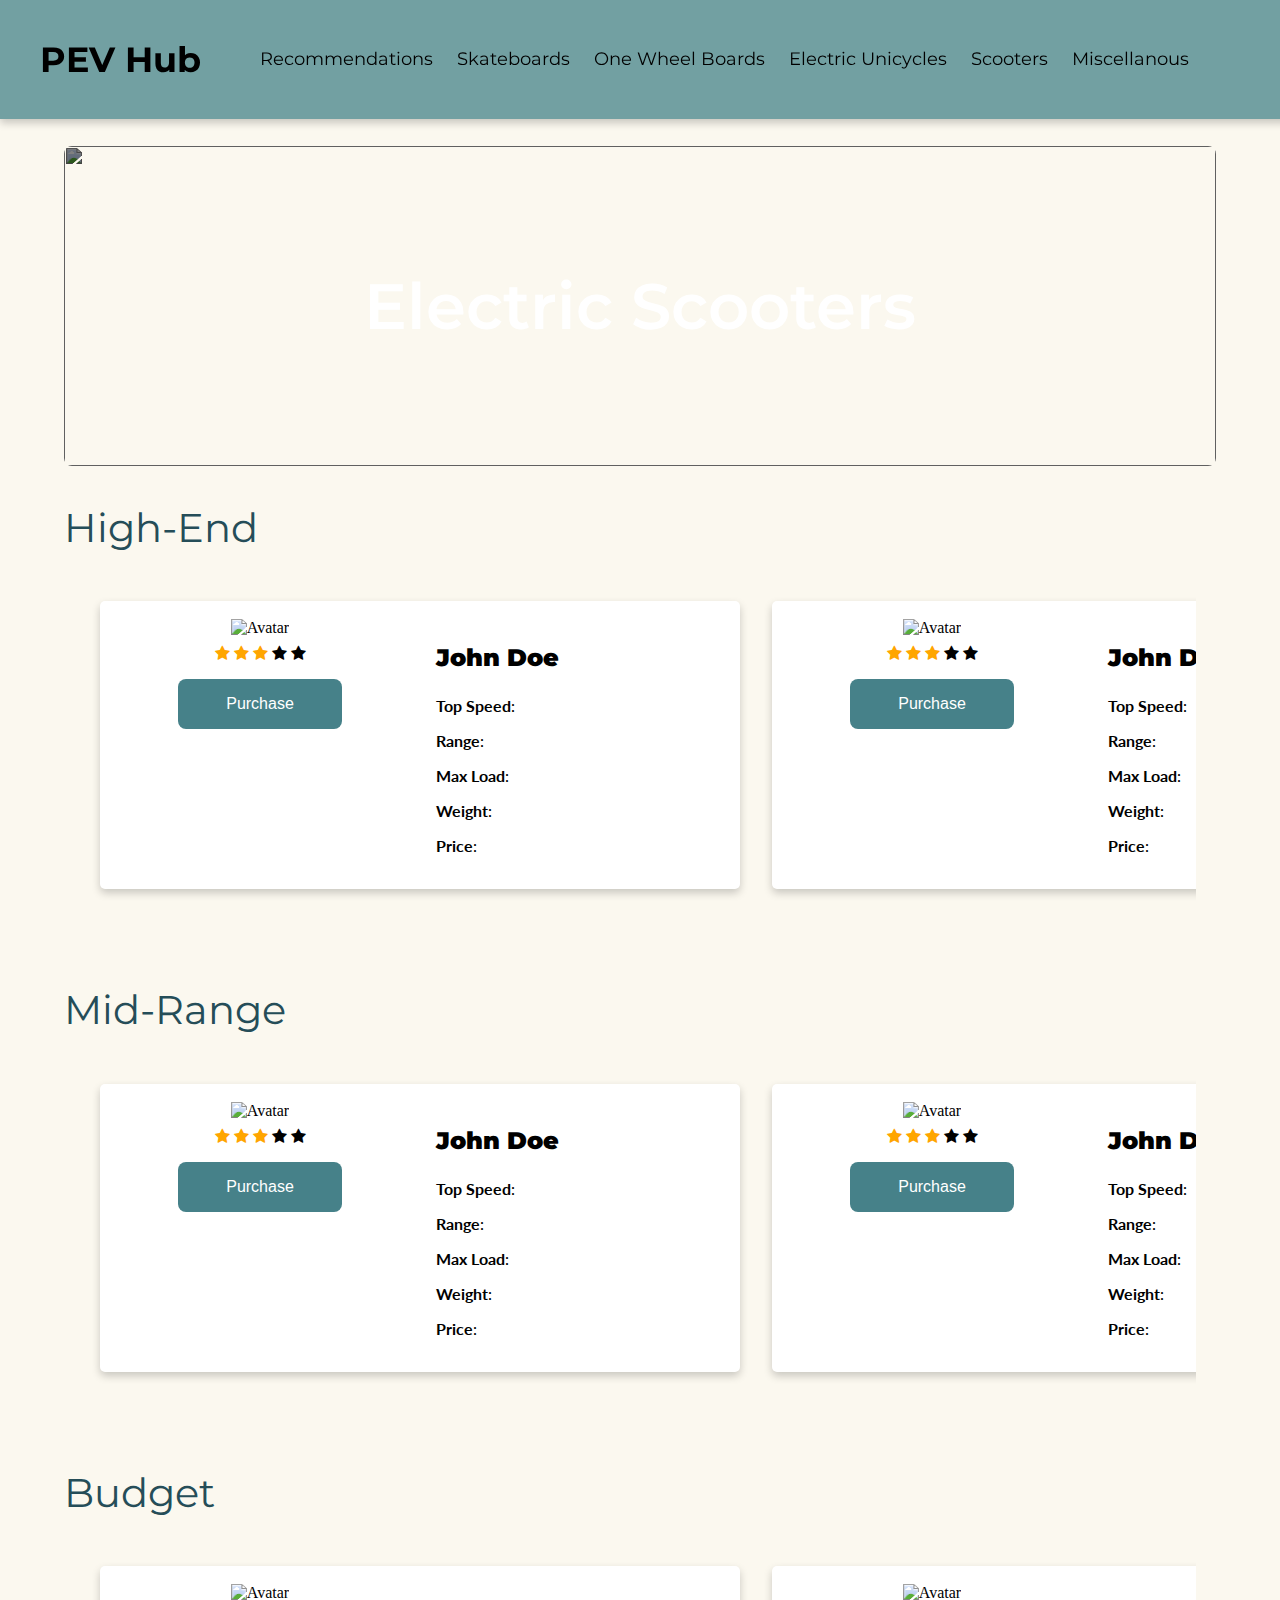
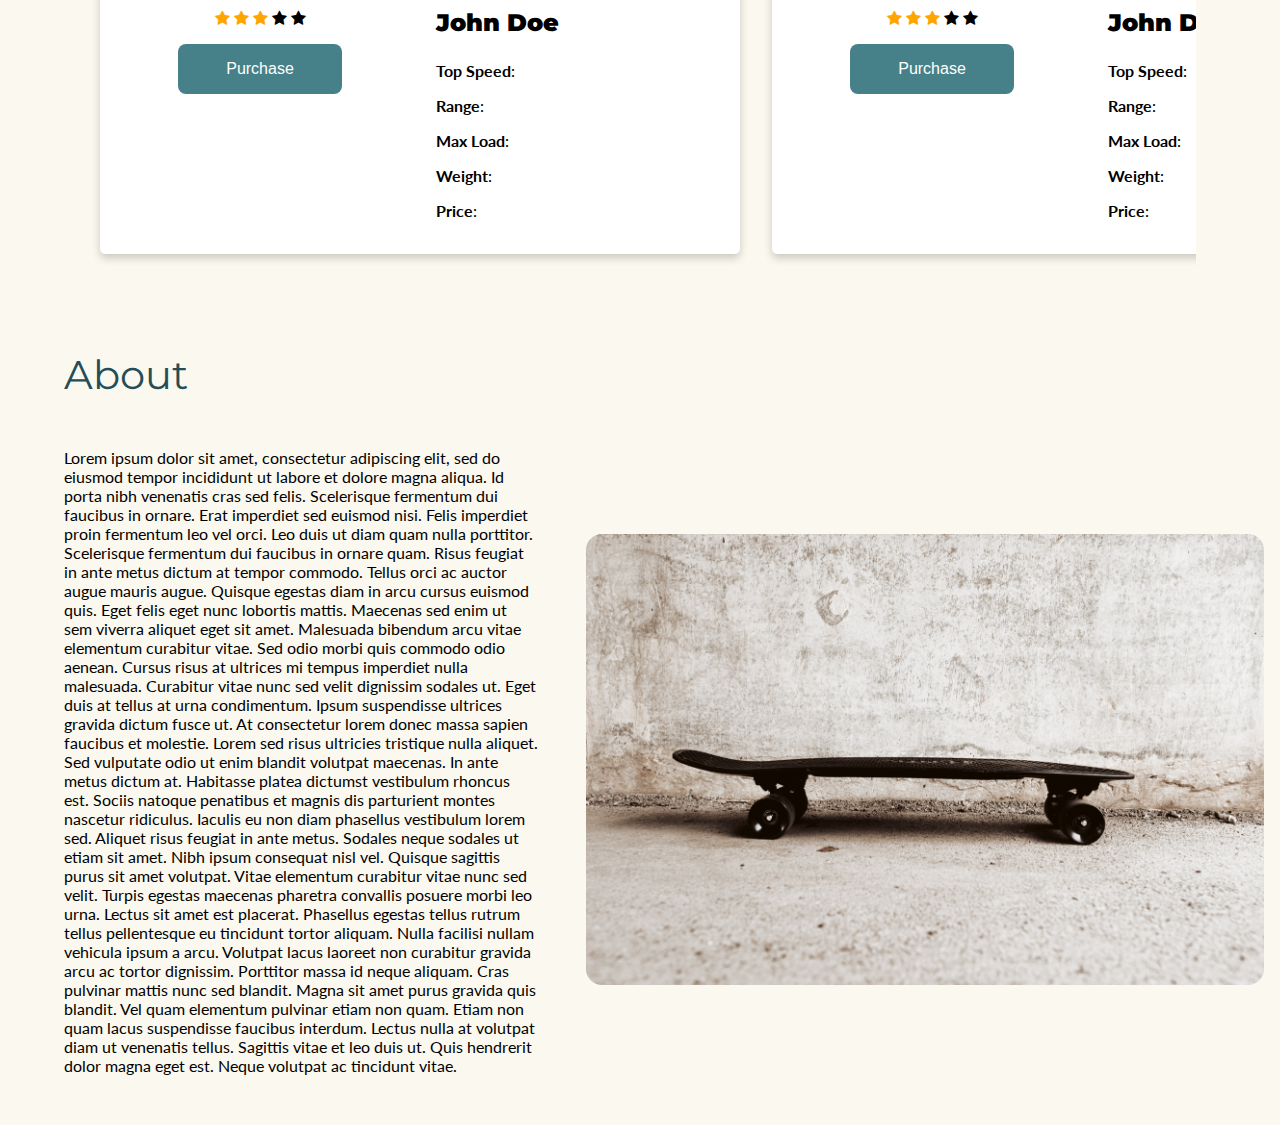
==== commit 6f8e5e2f: "euc content complete" ====
--- a/pages/escooter.html
+++ b/pages/escooter.html
@@ -9,11 +9,13 @@
     <meta name="description" content="describe your page here">
     <link rel="stylesheet" href="../styles.css">
     <link rel="stylesheet" href="../css/skateboards.css">
+    <link rel="stylesheet" href="../css/header.css">
 
     <link rel="stylesheet" href="https://cdnjs.cloudflare.com/ajax/libs/font-awesome/4.7.0/css/font-awesome.min.css">
     <link rel="preconnect" href="https://fonts.googleapis.com">
     <link rel="preconnect" href="https://fonts.gstatic.com" crossorigin>
     <link href="https://fonts.googleapis.com/css2?family=Montserrat&family=Nobile&display=swap" rel="stylesheet">
+    <link href="https://fonts.googleapis.com/css2?family=Montserrat:wght@300;700&family=Nobile&display=swap" rel="stylesheet">
     <link href="https://fonts.googleapis.com/css2?family=Lato&display=swap" rel="stylesheet">
 </head>
 
@@ -24,17 +26,17 @@
         <a href="/index.html">Recommendations</a>
         <a href="skateboards.html">Skateboards</a>
         <a href="onewheel.html">One Wheel Boards</a>
-        <a href="euc.html">Electric Unicycle</a>
+        <a href="euc.html">Electric Unicycles</a>
         <a href="escooter.html">Scooters</a>
         <a href="misc.html">Miscellanous</a>
     </div>
-    <script src="/js/nav.js"></script>
+    
 
     <main class="container">
 
         <!--Image Header-->
-        <div class="header">
-            <img src="/images/escooter-bg.png">
+        <div class="header" id="escooter">
+            <img src="https://images.unsplash.com/photo-1623751748011-6673f1685ef0?ixlib=rb-1.2.1&ixid=MnwxMjA3fDB8MHxwaG90by1wYWdlfHx8fGVufDB8fHx8&auto=format&fit=crop&w=1170&q=80">
             <div class="centered">
                 <h1>Electric Scooters</h1>
             </div>
@@ -47,7 +49,7 @@
         <div class="hor-scroll">
             <div class="xlcard">
                 <div class="left">
-                    <img src="../images/pintx.png" alt="Avatar" style="width:100%">
+                    <img src="../images/pintx.png" alt="Avatar" title="Click and hold to enlarge"  style="width:100%">
                     <div class="rating">
                         <span class="fa fa-star checked"></span>
                         <span class="fa fa-star checked"></span>
@@ -80,71 +82,71 @@
 
             <div class="xlcard">
                 <div class="left">
-                    <img src="../images/pintx.png" alt="Avatar" style="width:100%">
-                    <div class="rating">
-                        <span class="fa fa-star checked"></span>
-                        <span class="fa fa-star checked"></span>
-                        <span class="fa fa-star checked"></span>
-                        <span class="fa fa-star"></span>
-                        <span class="fa fa-star"></span>
-                    </div>
-                    <div class="row" class="purchase">
-                        <div class="tooltip">
-                            <button type="button" class="button" onclick="Open()">Purchase</button>
-                            <span class="tooltiptext">$2000</span>
-                        </div>
-                    </div>
-                    <script>
-                        function Open() {
-                            window.open("https://www.google.com", "_blank");
-                        }
-                    </script>
-                </div>
-
-                <div class="container">
-                   <h3><b>John Doe</b></h3>
-                    <p><b>Top Speed</b>: </p>
-                        <p><b>Range</b>: </p>
-                        <p><b>Max Load</b>: </p>
-                        <p><b>Weight</b>: </p>
-                        <p><b>Price</b>: </p>
-                </div>
-            </div>
-            <div class="xlcard">
-                <div class="left">
-                    <img src="../images/pintx.png" alt="Avatar" style="width:100%">
-                    <div class="rating">
-                        <span class="fa fa-star checked"></span>
-                        <span class="fa fa-star checked"></span>
-                        <span class="fa fa-star checked"></span>
-                        <span class="fa fa-star"></span>
-                        <span class="fa fa-star"></span>
-                    </div>
-                    <div class="row" class="purchase">
-                        <div class="tooltip">
-                            <button type="button" class="button" onclick="Open()">Purchase</button>
-                            <span class="tooltiptext">$2000</span>
-                        </div>
-                    </div>
-                    <script>
-                        function Open() {
-                            window.open("https://www.google.com", "_blank");
-                        }
-                    </script>
-                </div>
-
-                <div class="container">
-                   <h3><b>John Doe</b></h3>
-                    <p><b>Top Speed</b>: </p>
-                        <p><b>Range</b>: </p>
-                        <p><b>Max Load</b>: </p>
-                        <p><b>Weight</b>: </p>
-                        <p><b>Price</b>: </p>
-                </div>
-            </div>
-            <div class="xlcard">
-                <div class="left">
-                    <img src="../images/pintx.png" alt="Avatar" style="width:100%">
+                    <img src="../images/pintx.png" alt="Avatar" title="Click and hold to enlarge"  style="width:100%">
+                    <div class="rating">
+                        <span class="fa fa-star checked"></span>
+                        <span class="fa fa-star checked"></span>
+                        <span class="fa fa-star checked"></span>
+                        <span class="fa fa-star"></span>
+                        <span class="fa fa-star"></span>
+                    </div>
+                    <div class="row" class="purchase">
+                        <div class="tooltip">
+                            <button type="button" class="button" onclick="Open()">Purchase</button>
+                            <span class="tooltiptext">$2000</span>
+                        </div>
+                    </div>
+                    <script>
+                        function Open() {
+                            window.open("https://www.google.com", "_blank");
+                        }
+                    </script>
+                </div>
+
+                <div class="container">
+                   <h3><b>John Doe</b></h3>
+                    <p><b>Top Speed</b>: </p>
+                        <p><b>Range</b>: </p>
+                        <p><b>Max Load</b>: </p>
+                        <p><b>Weight</b>: </p>
+                        <p><b>Price</b>: </p>
+                </div>
+            </div>
+            <div class="xlcard">
+                <div class="left">
+                    <img src="../images/pintx.png" alt="Avatar" title="Click and hold to enlarge"  style="width:100%">
+                    <div class="rating">
+                        <span class="fa fa-star checked"></span>
+                        <span class="fa fa-star checked"></span>
+                        <span class="fa fa-star checked"></span>
+                        <span class="fa fa-star"></span>
+                        <span class="fa fa-star"></span>
+                    </div>
+                    <div class="row" class="purchase">
+                        <div class="tooltip">
+                            <button type="button" class="button" onclick="Open()">Purchase</button>
+                            <span class="tooltiptext">$2000</span>
+                        </div>
+                    </div>
+                    <script>
+                        function Open() {
+                            window.open("https://www.google.com", "_blank");
+                        }
+                    </script>
+                </div>
+
+                <div class="container">
+                   <h3><b>John Doe</b></h3>
+                    <p><b>Top Speed</b>: </p>
+                        <p><b>Range</b>: </p>
+                        <p><b>Max Load</b>: </p>
+                        <p><b>Weight</b>: </p>
+                        <p><b>Price</b>: </p>
+                </div>
+            </div>
+            <div class="xlcard">
+                <div class="left">
+                    <img src="../images/pintx.png" alt="Avatar" title="Click and hold to enlarge"  style="width:100%">
                     <div class="rating">
                         <span class="fa fa-star checked"></span>
                         <span class="fa fa-star checked"></span>
@@ -183,104 +185,104 @@
         <div class="hor-scroll">
             <div class="xlcard">
                 <div class="left">
-                    <img src="../images/pintx.png" alt="Avatar" style="width:100%">
-                    <div class="rating">
-                        <span class="fa fa-star checked"></span>
-                        <span class="fa fa-star checked"></span>
-                        <span class="fa fa-star checked"></span>
-                        <span class="fa fa-star"></span>
-                        <span class="fa fa-star"></span>
-                    </div>
-                    <div class="row" class="purchase">
-                        <div class="tooltip">
-                            <button type="button" class="button" onclick="Open()">Purchase</button>
-                            <span class="tooltiptext">$2000</span>
-                        </div>
-                    </div>
-                    <script>
-                        function Open() {
-                            window.open("https://www.google.com", "_blank");
-                        }
-                    </script>
-                </div>
-
-                <div class="container">
-                   <h3><b>John Doe</b></h3>
-                    <p><b>Top Speed</b>: </p>
-                        <p><b>Range</b>: </p>
-                        <p><b>Max Load</b>: </p>
-                        <p><b>Weight</b>: </p>
-                        <p><b>Price</b>: </p>
-                </div>
-            </div>
-
-            <div class="xlcard">
-                <div class="left">
-                    <img src="../images/pintx.png" alt="Avatar" style="width:100%">
-                    <div class="rating">
-                        <span class="fa fa-star checked"></span>
-                        <span class="fa fa-star checked"></span>
-                        <span class="fa fa-star checked"></span>
-                        <span class="fa fa-star"></span>
-                        <span class="fa fa-star"></span>
-                    </div>
-                    <div class="row" class="purchase">
-                        <div class="tooltip">
-                            <button type="button" class="button" onclick="Open()">Purchase</button>
-                            <span class="tooltiptext">$2000</span>
-                        </div>
-                    </div>
-                    <script>
-                        function Open() {
-                            window.open("https://www.google.com", "_blank");
-                        }
-                    </script>
-                </div>
-
-                <div class="container">
-                   <h3><b>John Doe</b></h3>
-                    <p><b>Top Speed</b>: </p>
-                        <p><b>Range</b>: </p>
-                        <p><b>Max Load</b>: </p>
-                        <p><b>Weight</b>: </p>
-                        <p><b>Price</b>: </p>
-                </div>
-            </div>
-            <div class="xlcard">
-                <div class="left">
-                    <img src="../images/pintx.png" alt="Avatar" style="width:100%">
-                    <div class="rating">
-                        <span class="fa fa-star checked"></span>
-                        <span class="fa fa-star checked"></span>
-                        <span class="fa fa-star checked"></span>
-                        <span class="fa fa-star"></span>
-                        <span class="fa fa-star"></span>
-                    </div>
-                    <div class="row" class="purchase">
-                        <div class="tooltip">
-                            <button type="button" class="button" onclick="Open()">Purchase</button>
-                            <span class="tooltiptext">$2000</span>
-                        </div>
-                    </div>
-                    <script>
-                        function Open() {
-                            window.open("https://www.google.com", "_blank");
-                        }
-                    </script>
-                </div>
-
-                <div class="container">
-                   <h3><b>John Doe</b></h3>
-                    <p><b>Top Speed</b>: </p>
-                        <p><b>Range</b>: </p>
-                        <p><b>Max Load</b>: </p>
-                        <p><b>Weight</b>: </p>
-                        <p><b>Price</b>: </p>
-                </div>
-            </div>
-            <div class="xlcard">
-                <div class="left">
-                    <img src="../images/pintx.png" alt="Avatar" style="width:100%">
+                    <img src="../images/pintx.png" alt="Avatar" title="Click and hold to enlarge"  style="width:100%">
+                    <div class="rating">
+                        <span class="fa fa-star checked"></span>
+                        <span class="fa fa-star checked"></span>
+                        <span class="fa fa-star checked"></span>
+                        <span class="fa fa-star"></span>
+                        <span class="fa fa-star"></span>
+                    </div>
+                    <div class="row" class="purchase">
+                        <div class="tooltip">
+                            <button type="button" class="button" onclick="Open()">Purchase</button>
+                            <span class="tooltiptext">$2000</span>
+                        </div>
+                    </div>
+                    <script>
+                        function Open() {
+                            window.open("https://www.google.com", "_blank");
+                        }
+                    </script>
+                </div>
+
+                <div class="container">
+                   <h3><b>John Doe</b></h3>
+                    <p><b>Top Speed</b>: </p>
+                        <p><b>Range</b>: </p>
+                        <p><b>Max Load</b>: </p>
+                        <p><b>Weight</b>: </p>
+                        <p><b>Price</b>: </p>
+                </div>
+            </div>
+
+            <div class="xlcard">
+                <div class="left">
+                    <img src="../images/pintx.png" alt="Avatar" title="Click and hold to enlarge"  style="width:100%">
+                    <div class="rating">
+                        <span class="fa fa-star checked"></span>
+                        <span class="fa fa-star checked"></span>
+                        <span class="fa fa-star checked"></span>
+                        <span class="fa fa-star"></span>
+                        <span class="fa fa-star"></span>
+                    </div>
+                    <div class="row" class="purchase">
+                        <div class="tooltip">
+                            <button type="button" class="button" onclick="Open()">Purchase</button>
+                            <span class="tooltiptext">$2000</span>
+                        </div>
+                    </div>
+                    <script>
+                        function Open() {
+                            window.open("https://www.google.com", "_blank");
+                        }
+                    </script>
+                </div>
+
+                <div class="container">
+                   <h3><b>John Doe</b></h3>
+                    <p><b>Top Speed</b>: </p>
+                        <p><b>Range</b>: </p>
+                        <p><b>Max Load</b>: </p>
+                        <p><b>Weight</b>: </p>
+                        <p><b>Price</b>: </p>
+                </div>
+            </div>
+            <div class="xlcard">
+                <div class="left">
+                    <img src="../images/pintx.png" alt="Avatar" title="Click and hold to enlarge"  style="width:100%">
+                    <div class="rating">
+                        <span class="fa fa-star checked"></span>
+                        <span class="fa fa-star checked"></span>
+                        <span class="fa fa-star checked"></span>
+                        <span class="fa fa-star"></span>
+                        <span class="fa fa-star"></span>
+                    </div>
+                    <div class="row" class="purchase">
+                        <div class="tooltip">
+                            <button type="button" class="button" onclick="Open()">Purchase</button>
+                            <span class="tooltiptext">$2000</span>
+                        </div>
+                    </div>
+                    <script>
+                        function Open() {
+                            window.open("https://www.google.com", "_blank");
+                        }
+                    </script>
+                </div>
+
+                <div class="container">
+                   <h3><b>John Doe</b></h3>
+                    <p><b>Top Speed</b>: </p>
+                        <p><b>Range</b>: </p>
+                        <p><b>Max Load</b>: </p>
+                        <p><b>Weight</b>: </p>
+                        <p><b>Price</b>: </p>
+                </div>
+            </div>
+            <div class="xlcard">
+                <div class="left">
+                    <img src="../images/pintx.png" alt="Avatar" title="Click and hold to enlarge"  style="width:100%">
                     <div class="rating">
                         <span class="fa fa-star checked"></span>
                         <span class="fa fa-star checked"></span>
@@ -318,104 +320,104 @@
         <div class="hor-scroll">
             <div class="xlcard">
                 <div class="left">
-                    <img src="../images/pintx.png" alt="Avatar" style="width:100%">
-                    <div class="rating">
-                        <span class="fa fa-star checked"></span>
-                        <span class="fa fa-star checked"></span>
-                        <span class="fa fa-star checked"></span>
-                        <span class="fa fa-star"></span>
-                        <span class="fa fa-star"></span>
-                    </div>
-                    <div class="row" class="purchase">
-                        <div class="tooltip">
-                            <button type="button" class="button" onclick="Open()">Purchase</button>
-                            <span class="tooltiptext">$2000</span>
-                        </div>
-                    </div>
-                    <script>
-                        function Open() {
-                            window.open("https://www.google.com", "_blank");
-                        }
-                    </script>
-                </div>
-
-                <div class="container">
-                   <h3><b>John Doe</b></h3>
-                    <p><b>Top Speed</b>: </p>
-                        <p><b>Range</b>: </p>
-                        <p><b>Max Load</b>: </p>
-                        <p><b>Weight</b>: </p>
-                        <p><b>Price</b>: </p>
-                </div>
-            </div>
-
-            <div class="xlcard">
-                <div class="left">
-                    <img src="../images/pintx.png" alt="Avatar" style="width:100%">
-                    <div class="rating">
-                        <span class="fa fa-star checked"></span>
-                        <span class="fa fa-star checked"></span>
-                        <span class="fa fa-star checked"></span>
-                        <span class="fa fa-star"></span>
-                        <span class="fa fa-star"></span>
-                    </div>
-                    <div class="row" class="purchase">
-                        <div class="tooltip">
-                            <button type="button" class="button" onclick="Open()">Purchase</button>
-                            <span class="tooltiptext">$2000</span>
-                        </div>
-                    </div>
-                    <script>
-                        function Open() {
-                            window.open("https://www.google.com", "_blank");
-                        }
-                    </script>
-                </div>
-
-                <div class="container">
-                   <h3><b>John Doe</b></h3>
-                    <p><b>Top Speed</b>: </p>
-                        <p><b>Range</b>: </p>
-                        <p><b>Max Load</b>: </p>
-                        <p><b>Weight</b>: </p>
-                        <p><b>Price</b>: </p>
-                </div>
-            </div>
-            <div class="xlcard">
-                <div class="left">
-                    <img src="../images/pintx.png" alt="Avatar" style="width:100%">
-                    <div class="rating">
-                        <span class="fa fa-star checked"></span>
-                        <span class="fa fa-star checked"></span>
-                        <span class="fa fa-star checked"></span>
-                        <span class="fa fa-star"></span>
-                        <span class="fa fa-star"></span>
-                    </div>
-                    <div class="row" class="purchase">
-                        <div class="tooltip">
-                            <button type="button" class="button" onclick="Open()">Purchase</button>
-                            <span class="tooltiptext">$2000</span>
-                        </div>
-                    </div>
-                    <script>
-                        function Open() {
-                            window.open("https://www.google.com", "_blank");
-                        }
-                    </script>
-                </div>
-
-                <div class="container">
-                   <h3><b>John Doe</b></h3>
-                    <p><b>Top Speed</b>: </p>
-                        <p><b>Range</b>: </p>
-                        <p><b>Max Load</b>: </p>
-                        <p><b>Weight</b>: </p>
-                        <p><b>Price</b>: </p>
-                </div>
-            </div>
-            <div class="xlcard">
-                <div class="left">
-                    <img src="../images/pintx.png" alt="Avatar" style="width:100%">
+                    <img src="../images/pintx.png" alt="Avatar" title="Click and hold to enlarge"  style="width:100%">
+                    <div class="rating">
+                        <span class="fa fa-star checked"></span>
+                        <span class="fa fa-star checked"></span>
+                        <span class="fa fa-star checked"></span>
+                        <span class="fa fa-star"></span>
+                        <span class="fa fa-star"></span>
+                    </div>
+                    <div class="row" class="purchase">
+                        <div class="tooltip">
+                            <button type="button" class="button" onclick="Open()">Purchase</button>
+                            <span class="tooltiptext">$2000</span>
+                        </div>
+                    </div>
+                    <script>
+                        function Open() {
+                            window.open("https://www.google.com", "_blank");
+                        }
+                    </script>
+                </div>
+
+                <div class="container">
+                   <h3><b>John Doe</b></h3>
+                    <p><b>Top Speed</b>: </p>
+                        <p><b>Range</b>: </p>
+                        <p><b>Max Load</b>: </p>
+                        <p><b>Weight</b>: </p>
+                        <p><b>Price</b>: </p>
+                </div>
+            </div>
+
+            <div class="xlcard">
+                <div class="left">
+                    <img src="../images/pintx.png" alt="Avatar" title="Click and hold to enlarge"  style="width:100%">
+                    <div class="rating">
+                        <span class="fa fa-star checked"></span>
+                        <span class="fa fa-star checked"></span>
+                        <span class="fa fa-star checked"></span>
+                        <span class="fa fa-star"></span>
+                        <span class="fa fa-star"></span>
+                    </div>
+                    <div class="row" class="purchase">
+                        <div class="tooltip">
+                            <button type="button" class="button" onclick="Open()">Purchase</button>
+                            <span class="tooltiptext">$2000</span>
+                        </div>
+                    </div>
+                    <script>
+                        function Open() {
+                            window.open("https://www.google.com", "_blank");
+                        }
+                    </script>
+                </div>
+
+                <div class="container">
+                   <h3><b>John Doe</b></h3>
+                    <p><b>Top Speed</b>: </p>
+                        <p><b>Range</b>: </p>
+                        <p><b>Max Load</b>: </p>
+                        <p><b>Weight</b>: </p>
+                        <p><b>Price</b>: </p>
+                </div>
+            </div>
+            <div class="xlcard">
+                <div class="left">
+                    <img src="../images/pintx.png" alt="Avatar" title="Click and hold to enlarge"  style="width:100%">
+                    <div class="rating">
+                        <span class="fa fa-star checked"></span>
+                        <span class="fa fa-star checked"></span>
+                        <span class="fa fa-star checked"></span>
+                        <span class="fa fa-star"></span>
+                        <span class="fa fa-star"></span>
+                    </div>
+                    <div class="row" class="purchase">
+                        <div class="tooltip">
+                            <button type="button" class="button" onclick="Open()">Purchase</button>
+                            <span class="tooltiptext">$2000</span>
+                        </div>
+                    </div>
+                    <script>
+                        function Open() {
+                            window.open("https://www.google.com", "_blank");
+                        }
+                    </script>
+                </div>
+
+                <div class="container">
+                   <h3><b>John Doe</b></h3>
+                    <p><b>Top Speed</b>: </p>
+                        <p><b>Range</b>: </p>
+                        <p><b>Max Load</b>: </p>
+                        <p><b>Weight</b>: </p>
+                        <p><b>Price</b>: </p>
+                </div>
+            </div>
+            <div class="xlcard">
+                <div class="left">
+                    <img src="../images/pintx.png" alt="Avatar" title="Click and hold to enlarge"  style="width:100%">
                     <div class="rating">
                         <span class="fa fa-star checked"></span>
                         <span class="fa fa-star checked"></span>
@@ -490,9 +492,10 @@
                 </div>
                 <div class="mySlides fade">
                     <img src="/images/eskate/eskate3.jpg" alt="About Us" style="width:100%">
-                </div>
-                <script src="/js/slideshow.js"></script>
+                </div> 
             </div>
         </div>
     </main>
+    <script src="/js/nav.js"></script>
+    <script src="/js/slideshow.js"></script>
 </body>--- a/styles.css
+++ b/styles.css
@@ -5,14 +5,16 @@
 }
 
 h1 {
-  font-size: 3em;
-  font-family: 'Montserrat', sans-serif;
+  font-size: 4em;
+  font-family: 'Montserrat', sans-serif;
+  font-weight: 600;
 }
 
 h2 {
   font-family: 'Montserrat', sans-serif;
   color: #254D58;
   font-size: 2.5em;
+  font-weight: 300;
 }
 
 h3 {
@@ -36,6 +38,10 @@
   width: 90%;
   margin-left: auto;
   margin-right: auto;
+}
+
+.id {
+  margin-left: 1em;
 }
 
 
@@ -75,6 +81,8 @@
   font-size: 35px;
   font-weight: bold;
   transition: 0.4s;
+  margin-right: 1em;
+  margin-left: 0.5em;
 }
 
 /* Links on mouse-over */
@@ -143,49 +151,9 @@
   width: 70%;
 }
 
-.img-header img {
-  object-fit: cover;
-  object-position: 0 10%;
-  width: 90vw;
-  height: 20em;
-  margin-top: 9em;
-  margin-right: auto;
-  margin-left: auto;
-
-  border-radius: 0.5em;
-
-
-}
-
-.img-header h1 {
-  color: white;
-}
-
-.header img {
-  object-fit: cover;
-  object-position: 1% 1%;
-  margin-top: 9em;
-  margin-right: auto;
-  margin-left: auto;
-  width: 90vw;
-  height: 10em;
-
-  border-radius: 0.5em;
-}
-
-.header {
-  position: relative;
-  text-align: center;
-  color: white;
-}
-
-.header h1 {
-  color: white;
-}
-
 .centered {
   position: absolute;
-  top: 73%;
+  top: 65%;
   left: 50%;
   transform: translate(-50%, -50%);
 }
--- a/css/header.css
+++ b/css/header.css
@@ -0,0 +1,36 @@
+.header img {
+    object-fit: cover;
+    object-position: 1% 50%;
+    margin-top: 9em;
+    margin-right: auto;
+    margin-left: auto;
+    width: 90vw;
+    height: 20em;
+
+    filter: brightness(0.5);
+
+    border-radius: 0.5em;
+}
+
+#onewheel img {
+    object-position: 1% 42%;
+}
+
+#escooter img {
+    object-position: 1% 67%;
+}
+
+#home img {
+    object-position: 1% 57%;
+    filter: brightness(0.8);
+}
+
+.header {
+    position: relative;
+    text-align: center;
+    color: white;
+}
+
+.header h1 {
+    color: white;
+}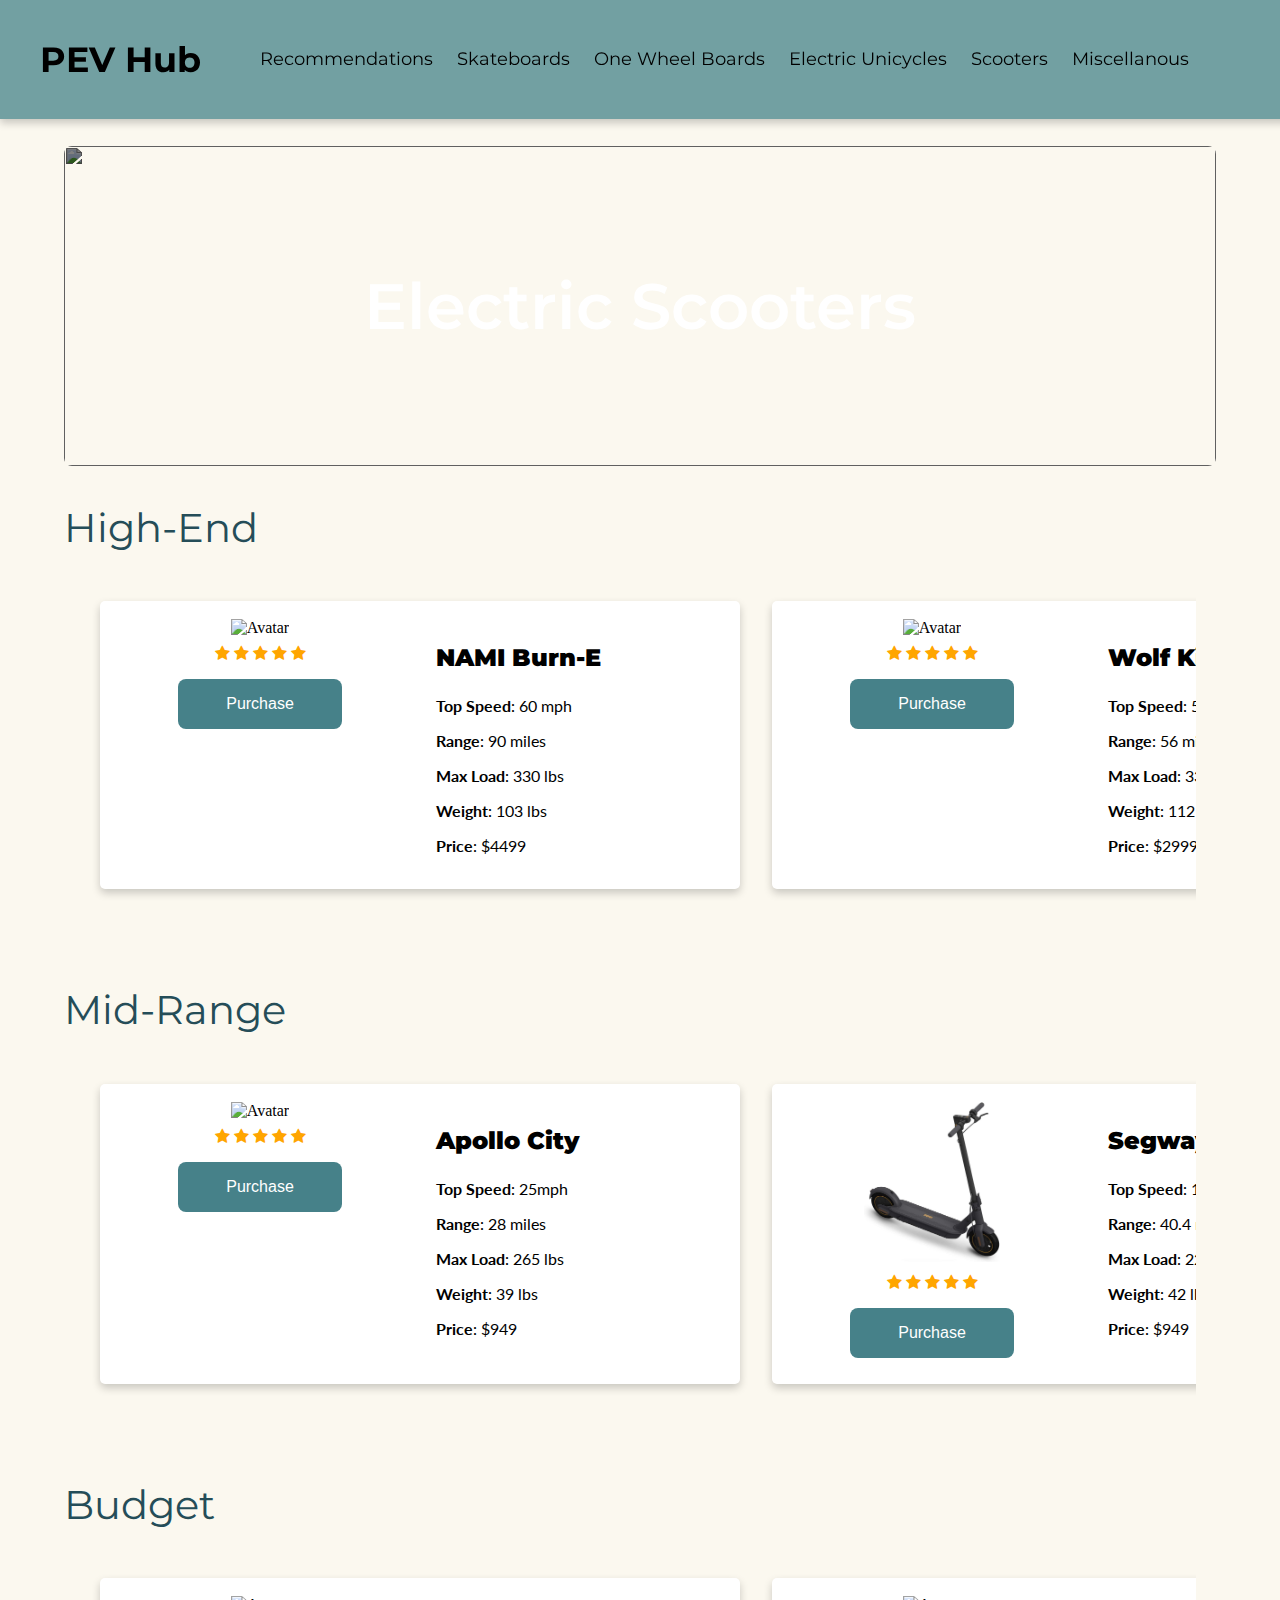
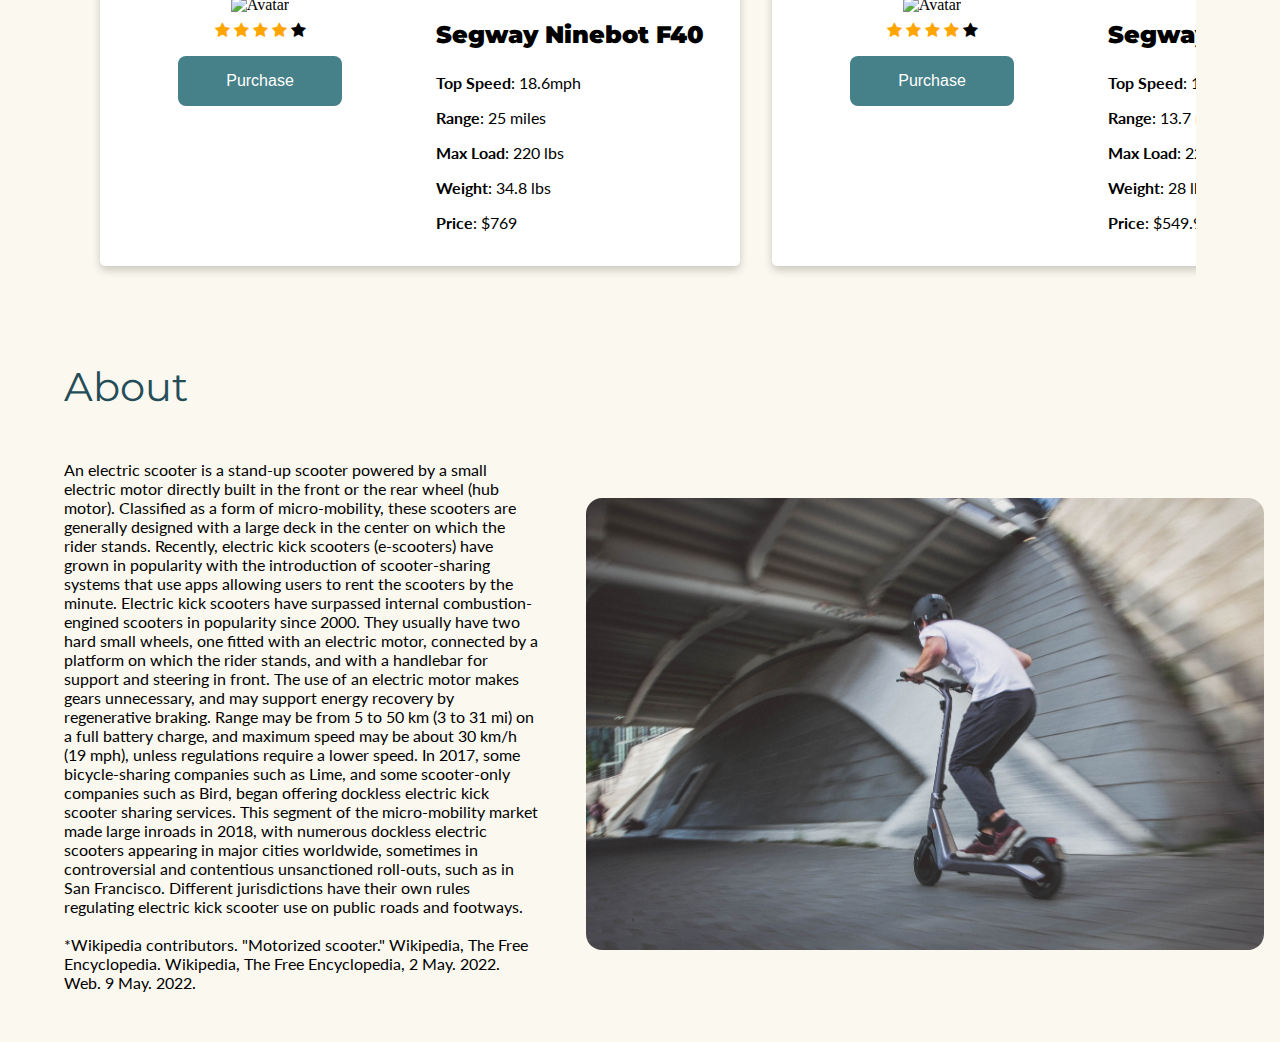
==== commit eb9e38de: "completed escooter content" ====
--- a/pages/escooter.html
+++ b/pages/escooter.html
@@ -15,7 +15,8 @@
     <link rel="preconnect" href="https://fonts.googleapis.com">
     <link rel="preconnect" href="https://fonts.gstatic.com" crossorigin>
     <link href="https://fonts.googleapis.com/css2?family=Montserrat&family=Nobile&display=swap" rel="stylesheet">
-    <link href="https://fonts.googleapis.com/css2?family=Montserrat:wght@300;700&family=Nobile&display=swap" rel="stylesheet">
+    <link href="https://fonts.googleapis.com/css2?family=Montserrat:wght@300;700&family=Nobile&display=swap"
+        rel="stylesheet">
     <link href="https://fonts.googleapis.com/css2?family=Lato&display=swap" rel="stylesheet">
 </head>
 
@@ -30,13 +31,14 @@
         <a href="escooter.html">Scooters</a>
         <a href="misc.html">Miscellanous</a>
     </div>
-    
+
 
     <main class="container">
 
         <!--Image Header-->
         <div class="header" id="escooter">
-            <img src="https://images.unsplash.com/photo-1623751748011-6673f1685ef0?ixlib=rb-1.2.1&ixid=MnwxMjA3fDB8MHxwaG90by1wYWdlfHx8fGVufDB8fHx8&auto=format&fit=crop&w=1170&q=80">
+            <img
+                src="https://images.unsplash.com/photo-1623751748011-6673f1685ef0?ixlib=rb-1.2.1&ixid=MnwxMjA3fDB8MHxwaG90by1wYWdlfHx8fGVufDB8fHx8&auto=format&fit=crop&w=1170&q=80">
             <div class="centered">
                 <h1>Electric Scooters</h1>
             </div>
@@ -49,131 +51,139 @@
         <div class="hor-scroll">
             <div class="xlcard">
                 <div class="left">
-                    <img src="../images/pintx.png" alt="Avatar" title="Click and hold to enlarge"  style="width:100%">
-                    <div class="rating">
-                        <span class="fa fa-star checked"></span>
-                        <span class="fa fa-star checked"></span>
-                        <span class="fa fa-star checked"></span>
-                        <span class="fa fa-star"></span>
-                        <span class="fa fa-star"></span>
+                    <img src="https://cdn.shopify.com/s/files/1/0020/6077/9589/products/nami2_720x.jpg?v=1647018067"
+                        alt="Avatar" title="Click and hold to enlarge" style="width:100%">
+                    <div class="rating">
+                        <span class="fa fa-star checked"></span>
+                        <span class="fa fa-star checked"></span>
+                        <span class="fa fa-star checked"></span>
+                        <span class="fa fa-star checked"></span>
+                        <span class="fa fa-star checked"></span>
                     </div>
                     <div class="row" class="purchase">
                         <div class="tooltip">
                             <button type="button" class="button" onclick="Open()">Purchase</button>
-                            <span class="tooltiptext">$2000</span>
+                            <span class="tooltiptext">$4499</span>
                         </div>
                     </div>
                     <script>
                         function Open() {
-                            window.open("https://www.google.com", "_blank");
-                        }
-                    </script>
-                </div>
-
-                <div class="container">
-                    <h3><b>John Doe</b></h3>
-                    <p><b>Top Speed</b>: </p>
-                        <p><b>Range</b>: </p>
-                        <p><b>Max Load</b>: </p>
-                        <p><b>Weight</b>: </p>
-                        <p><b>Price</b>: </p>
-                </div>
-            </div>
-
-            <div class="xlcard">
-                <div class="left">
-                    <img src="../images/pintx.png" alt="Avatar" title="Click and hold to enlarge"  style="width:100%">
-                    <div class="rating">
-                        <span class="fa fa-star checked"></span>
-                        <span class="fa fa-star checked"></span>
-                        <span class="fa fa-star checked"></span>
-                        <span class="fa fa-star"></span>
-                        <span class="fa fa-star"></span>
-                    </div>
-                    <div class="row" class="purchase">
-                        <div class="tooltip">
-                            <button type="button" class="button" onclick="Open()">Purchase</button>
-                            <span class="tooltiptext">$2000</span>
-                        </div>
-                    </div>
-                    <script>
-                        function Open() {
-                            window.open("https://www.google.com", "_blank");
-                        }
-                    </script>
-                </div>
-
-                <div class="container">
-                   <h3><b>John Doe</b></h3>
-                    <p><b>Top Speed</b>: </p>
-                        <p><b>Range</b>: </p>
-                        <p><b>Max Load</b>: </p>
-                        <p><b>Weight</b>: </p>
-                        <p><b>Price</b>: </p>
-                </div>
-            </div>
-            <div class="xlcard">
-                <div class="left">
-                    <img src="../images/pintx.png" alt="Avatar" title="Click and hold to enlarge"  style="width:100%">
-                    <div class="rating">
-                        <span class="fa fa-star checked"></span>
-                        <span class="fa fa-star checked"></span>
-                        <span class="fa fa-star checked"></span>
-                        <span class="fa fa-star"></span>
-                        <span class="fa fa-star"></span>
-                    </div>
-                    <div class="row" class="purchase">
-                        <div class="tooltip">
-                            <button type="button" class="button" onclick="Open()">Purchase</button>
-                            <span class="tooltiptext">$2000</span>
-                        </div>
-                    </div>
-                    <script>
-                        function Open() {
-                            window.open("https://www.google.com", "_blank");
-                        }
-                    </script>
-                </div>
-
-                <div class="container">
-                   <h3><b>John Doe</b></h3>
-                    <p><b>Top Speed</b>: </p>
-                        <p><b>Range</b>: </p>
-                        <p><b>Max Load</b>: </p>
-                        <p><b>Weight</b>: </p>
-                        <p><b>Price</b>: </p>
-                </div>
-            </div>
-            <div class="xlcard">
-                <div class="left">
-                    <img src="../images/pintx.png" alt="Avatar" title="Click and hold to enlarge"  style="width:100%">
-                    <div class="rating">
-                        <span class="fa fa-star checked"></span>
-                        <span class="fa fa-star checked"></span>
-                        <span class="fa fa-star checked"></span>
-                        <span class="fa fa-star"></span>
-                        <span class="fa fa-star"></span>
-                    </div>
-                    <div class="row" class="purchase">
-                        <div class="tooltip">
-                            <button type="button" class="button" onclick="Open()">Purchase</button>
-                            <span class="tooltiptext">$2000</span>
-                        </div>
-                    </div>
-                    <script>
-                        function Open() {
-                            window.open("https://www.google.com", "_blank");
-                        }
-                    </script>
-                </div>
-
-                <div class="container">
-                   <h3><b>John Doe</b></h3>
-                    <p><b>Top Speed</b>: </p>
-                        <p><b>Range</b>: </p>
-                        <p><b>Max Load</b>: </p>
-                        <p><b>Weight</b>: </p>
-                        <p><b>Price</b>: </p>
+                            window.open("https://fluidfreeride.com/products/nami-burn-e?ref=15", "_blank");
+                        }
+                    </script>
+                </div>
+
+                <div class="container">
+                    <h3><b>NAMI Burn-E</b></h3>
+                    <p><b>Top Speed</b>: 60 mph</p>
+                    <p><b>Range</b>: 90 miles</p>
+                    <p><b>Max Load</b>: 330 lbs</p>
+                    <p><b>Weight</b>: 103 lbs</p>
+                    <p><b>Price</b>: $4499</p>
+                </div>
+            </div>
+
+            <div class="xlcard">
+                <div class="left">
+                    <img src="https://cdn.shopify.com/s/files/1/2476/0976/products/wolf-king-05_f5339b13-f5b9-4e33-b86f-08a5ff720171_5000x.jpg?v=1634861391"
+                        alt="Avatar" title="Click and hold to enlarge" style="width:100%">
+                    <div class="rating">
+                        <span class="fa fa-star checked"></span>
+                        <span class="fa fa-star checked"></span>
+                        <span class="fa fa-star checked"></span>
+                        <span class="fa fa-star checked"></span>
+                        <span class="fa fa-star checked"></span>
+                    </div>
+                    <div class="row" class="purchase">
+                        <div class="tooltip">
+                            <button type="button" class="button" onclick="Open1()">Purchase</button>
+                            <span class="tooltiptext">$2999</span>
+                        </div>
+                    </div>
+                    <script>
+                        function Open1() {
+                            window.open("https://www.voromotors.com/products/wolf-king?ref=electric-scooter.guide",
+                                "_blank");
+                        }
+                    </script>
+                </div>
+
+                <div class="container">
+                    <h3><b>Wolf King</b></h3>
+                    <p><b>Top Speed</b>: 59mph</p>
+                    <p><b>Range</b>: 56 miles</p>
+                    <p><b>Max Load</b>: 330 lbs</p>
+                    <p><b>Weight</b>: 112 lbs</p>
+                    <p><b>Price</b>: $2999</p>
+                </div>
+            </div>
+            <div class="xlcard">
+                <div class="left">
+                    <img src="https://cdn.shopify.com/s/files/1/0030/8183/0512/products/ApolloPhantom_2_1920x.png?v=1640016791"
+                        alt="Avatar" title="Click and hold to enlarge" style="width:100%">
+                    <div class="rating">
+                        <span class="fa fa-star checked"></span>
+                        <span class="fa fa-star checked"></span>
+                        <span class="fa fa-star checked"></span>
+                        <span class="fa fa-star checked"></span>
+                        <span class="fa fa-star checked"></span>
+                    </div>
+                    <div class="row" class="purchase">
+                        <div class="tooltip">
+                            <button type="button" class="button" onclick="Open2()">Purchase</button>
+                            <span class="tooltiptext">$2499</span>
+                        </div>
+                    </div>
+                    <script>
+                        function Open2() {
+                            window.open("https://apolloscooters.co/products/apollo-phantom?sca_ref=202159.G3QnkP7eNU",
+                                "_blank");
+                        }
+                    </script>
+                </div>
+
+                <div class="container">
+                    <h3><b>Apollo Phantom V2</b></h3>
+                    <p><b>Top Speed</b>: 43mph</p>
+                    <p><b>Range</b>: 40 miles</p>
+                    <p><b>Max Load</b>: 300 lbs</p>
+                    <p><b>Weight</b>: 77 lbs</p>
+                    <p><b>Price</b>: $2499</p>
+                </div>
+            </div>
+            <div class="xlcard">
+                <div class="left">
+                    <img src="https://cdn.shopify.com/s/files/1/0020/6077/9589/products/kaabomantiselectricscooter_720x.jpg?v=1645569256"
+                        alt="Avatar" title="Click and hold to enlarge" style="width:100%">
+                    <div class="rating">
+                        <span class="fa fa-star checked"></span>
+                        <span class="fa fa-star checked"></span>
+                        <span class="fa fa-star checked"></span>
+                        <span class="fa fa-star checked"></span>
+                        <span class="fa fa-star checked"></span>
+                    </div>
+                    <div class="row" class="purchase">
+                        <div class="tooltip">
+                            <button type="button" class="button" onclick="Open3()">Purchase</button>
+                            <span class="tooltiptext">$2199</span>
+                        </div>
+                    </div>
+                    <script>
+                        function Open3() {
+                            window.open(
+                                "https://fluidfreeride.com/products/kaabo-mantis-v2-fluid-edition?variant=39865156108348",
+                                "_blank");
+                        }
+                    </script>
+                </div>
+
+                <div class="container">
+                    <h3><b>Kaabo MANTIS V2 LH</b></h3>
+                    <p><b>Top Speed</b>: 40mph</p>
+                    <p><b>Range</b>: 45 miles</p>
+                    <p><b>Max Load</b>: 260 lbs</p>
+                    <p><b>Weight</b>: 65 lbs</p>
+                    <p><b>Price</b>: $2199</p>
                 </div>
             </div>
 
@@ -185,131 +195,140 @@
         <div class="hor-scroll">
             <div class="xlcard">
                 <div class="left">
-                    <img src="../images/pintx.png" alt="Avatar" title="Click and hold to enlarge"  style="width:100%">
-                    <div class="rating">
-                        <span class="fa fa-star checked"></span>
-                        <span class="fa fa-star checked"></span>
-                        <span class="fa fa-star checked"></span>
-                        <span class="fa fa-star"></span>
-                        <span class="fa fa-star"></span>
-                    </div>
-                    <div class="row" class="purchase">
-                        <div class="tooltip">
-                            <button type="button" class="button" onclick="Open()">Purchase</button>
-                            <span class="tooltiptext">$2000</span>
-                        </div>
-                    </div>
-                    <script>
-                        function Open() {
-                            window.open("https://www.google.com", "_blank");
-                        }
-                    </script>
-                </div>
-
-                <div class="container">
-                   <h3><b>John Doe</b></h3>
-                    <p><b>Top Speed</b>: </p>
-                        <p><b>Range</b>: </p>
-                        <p><b>Max Load</b>: </p>
-                        <p><b>Weight</b>: </p>
-                        <p><b>Price</b>: </p>
-                </div>
-            </div>
-
-            <div class="xlcard">
-                <div class="left">
-                    <img src="../images/pintx.png" alt="Avatar" title="Click and hold to enlarge"  style="width:100%">
-                    <div class="rating">
-                        <span class="fa fa-star checked"></span>
-                        <span class="fa fa-star checked"></span>
-                        <span class="fa fa-star checked"></span>
-                        <span class="fa fa-star"></span>
-                        <span class="fa fa-star"></span>
-                    </div>
-                    <div class="row" class="purchase">
-                        <div class="tooltip">
-                            <button type="button" class="button" onclick="Open()">Purchase</button>
-                            <span class="tooltiptext">$2000</span>
-                        </div>
-                    </div>
-                    <script>
-                        function Open() {
-                            window.open("https://www.google.com", "_blank");
-                        }
-                    </script>
-                </div>
-
-                <div class="container">
-                   <h3><b>John Doe</b></h3>
-                    <p><b>Top Speed</b>: </p>
-                        <p><b>Range</b>: </p>
-                        <p><b>Max Load</b>: </p>
-                        <p><b>Weight</b>: </p>
-                        <p><b>Price</b>: </p>
-                </div>
-            </div>
-            <div class="xlcard">
-                <div class="left">
-                    <img src="../images/pintx.png" alt="Avatar" title="Click and hold to enlarge"  style="width:100%">
-                    <div class="rating">
-                        <span class="fa fa-star checked"></span>
-                        <span class="fa fa-star checked"></span>
-                        <span class="fa fa-star checked"></span>
-                        <span class="fa fa-star"></span>
-                        <span class="fa fa-star"></span>
-                    </div>
-                    <div class="row" class="purchase">
-                        <div class="tooltip">
-                            <button type="button" class="button" onclick="Open()">Purchase</button>
-                            <span class="tooltiptext">$2000</span>
-                        </div>
-                    </div>
-                    <script>
-                        function Open() {
-                            window.open("https://www.google.com", "_blank");
-                        }
-                    </script>
-                </div>
-
-                <div class="container">
-                   <h3><b>John Doe</b></h3>
-                    <p><b>Top Speed</b>: </p>
-                        <p><b>Range</b>: </p>
-                        <p><b>Max Load</b>: </p>
-                        <p><b>Weight</b>: </p>
-                        <p><b>Price</b>: </p>
-                </div>
-            </div>
-            <div class="xlcard">
-                <div class="left">
-                    <img src="../images/pintx.png" alt="Avatar" title="Click and hold to enlarge"  style="width:100%">
-                    <div class="rating">
-                        <span class="fa fa-star checked"></span>
-                        <span class="fa fa-star checked"></span>
-                        <span class="fa fa-star checked"></span>
-                        <span class="fa fa-star"></span>
-                        <span class="fa fa-star"></span>
-                    </div>
-                    <div class="row" class="purchase">
-                        <div class="tooltip">
-                            <button type="button" class="button" onclick="Open()">Purchase</button>
-                            <span class="tooltiptext">$2000</span>
-                        </div>
-                    </div>
-                    <script>
-                        function Open() {
-                            window.open("https://www.google.com", "_blank");
-                        }
-                    </script>
-                </div>
-
-                <div class="container">
-                   <h3><b>John Doe</b></h3>
-                    <p><b>Top Speed</b>: </p>
-                        <p><b>Range</b>: </p>
-                        <p><b>Max Load</b>: </p>
-                        <p><b>Weight</b>: </p>
-                        <p><b>Price</b>: </p>
+                    <img src="https://cdn.shopify.com/s/files/1/0030/8183/0512/products/ApolloCity_2_1920x.png?v=1635500809"
+                        alt="Avatar" title="Click and hold to enlarge" style="width:100%">
+                    <div class="rating">
+                        <span class="fa fa-star checked"></span>
+                        <span class="fa fa-star checked"></span>
+                        <span class="fa fa-star checked"></span>
+                        <span class="fa fa-star checked"></span>
+                        <span class="fa fa-star checked"></span>
+                    </div>
+                    <div class="row" class="purchase">
+                        <div class="tooltip">
+                            <button type="button" class="button" onclick="Open4()">Purchase</button>
+                            <span class="tooltiptext">$949</span>
+                        </div>
+                    </div>
+                    <script>
+                        function Open4() {
+                            window.open("https://apolloscooters.co/products/apollo-city?sca_ref=202159.G3QnkP7eNU",
+                                "_blank");
+                        }
+                    </script>
+                </div>
+
+                <div class="container">
+                    <h3><b>Apollo City</b></h3>
+                    <p><b>Top Speed</b>: 25mph</p>
+                    <p><b>Range</b>: 28 miles</p>
+                    <p><b>Max Load</b>: 265 lbs</p>
+                    <p><b>Weight</b>: 39 lbs</p>
+                    <p><b>Price</b>: $949</p>
+                </div>
+            </div>
+
+            <div class="xlcard">
+                <div class="left">
+                    <img src="../images/scooters/ninebot-max.jpg" alt="Avatar" title="Click and hold to enlarge"
+                        style="width:100%">
+                    <div class="rating">
+                        <span class="fa fa-star checked"></span>
+                        <span class="fa fa-star checked"></span>
+                        <span class="fa fa-star checked"></span>
+                        <span class="fa fa-star checked"></span>
+                        <span class="fa fa-star checked"></span>
+                    </div>
+                    <div class="row" class="purchase">
+                        <div class="tooltip">
+                            <button type="button" class="button" onclick="Open5()">Purchase</button>
+                            <span class="tooltiptext">$949</span>
+                        </div>
+                    </div>
+                    <script>
+                        function Open5() {
+                            window.open(
+                                "https://www.amazon.com/Ninebot-Electric-Long-range-Foldable-Portable/dp/B07WYXXL4V/ref=as_li_ss_tl?tag=electricsc0cc-20&dchild=1&keywords=Ninebot%2Bmax&qid=1602724467&s=sporting-goods&sr=1-1-spons&spLa=[base64]&linkId=0eaa08e74cb61a00d45c697baf4a30e7&geniuslink=true&th=1",
+                                "_blank");
+                        }
+                    </script>
+                </div>
+
+                <div class="container">
+                    <h3><b>Segway Ninebot Max</b></h3>
+                    <p><b>Top Speed</b>: 18.6mph</p>
+                    <p><b>Range</b>: 40.4 miles</p>
+                    <p><b>Max Load</b>: 220 lbs</p>
+                    <p><b>Weight</b>: 42 lbs</p>
+                    <p><b>Price</b>: $949</p>
+                </div>
+            </div>
+            <div class="xlcard">
+                <div class="left">
+                    <img src="https://cdn.shopify.com/s/files/1/0030/8183/0512/products/ApolloExplore_2_1920x.png?v=1635501333"
+                        alt="Avatar" title="Click and hold to enlarge" style="width:100%">
+                    <div class="rating">
+                        <span class="fa fa-star checked"></span>
+                        <span class="fa fa-star checked"></span>
+                        <span class="fa fa-star checked"></span>
+                        <span class="fa fa-star checked"></span>
+                        <span class="fa fa-star"></span>
+                    </div>
+                    <div class="row" class="purchase">
+                        <div class="tooltip">
+                            <button type="button" class="button" onclick="Open6()">Purchase</button>
+                            <span class="tooltiptext">$1349</span>
+                        </div>
+                    </div>
+                    <script>
+                        function Open6() {
+                            window.open("https://apolloscooters.co/products/apollo-explore?sca_ref=202159.G3QnkP7eNU",
+                                "_blank");
+                        }
+                    </script>
+                </div>
+
+                <div class="container">
+                    <h3><b>Apollo Explore</b></h3>
+                    <p><b>Top Speed</b>: 31mph</p>
+                    <p><b>Range</b>: 34 miles</p>
+                    <p><b>Max Load</b>: 265 lbs</p>
+                    <p><b>Weight</b>: 52 lbs</p>
+                    <p><b>Price</b>: $1349</p>
+                </div>
+            </div>
+            <div class="xlcard">
+                <div class="left">
+                    <img src="https://cdn.shopify.com/s/files/1/2476/0976/products/emove-cruiser-black_5000x.jpg?v=1635548601"
+                        alt="Avatar" title="Click and hold to enlarge" style="width:100%">
+                    <div class="rating">
+                        <span class="fa fa-star checked"></span>
+                        <span class="fa fa-star checked"></span>
+                        <span class="fa fa-star checked"></span>
+                        <span class="fa fa-star checked"></span>
+                        <span class="fa fa-star"></span>
+                    </div>
+                    <div class="row" class="purchase">
+                        <div class="tooltip">
+                            <button type="button" class="button" onclick="Open7()">Purchase</button>
+                            <span class="tooltiptext">$1399</span>
+                        </div>
+                    </div>
+                    <script>
+                        function Open7() {
+                            window.open("https://www.voromotors.com/products/emove-cruiser?ref=electric-scooter.guide",
+                                "_blank");
+                        }
+                    </script>
+                </div>
+
+                <div class="container">
+                    <h3><b>EMOVE Cruiser</b></h3>
+                    <p><b>Top Speed</b>: 33mph</p>
+                    <p><b>Range</b>: 62 miles</p>
+                    <p><b>Max Load</b>: 352 lbs</p>
+                    <p><b>Weight</b>: 52 lbs</p>
+                    <p><b>Price</b>: $1399</p>
                 </div>
             </div>
         </div>
@@ -320,131 +339,137 @@
         <div class="hor-scroll">
             <div class="xlcard">
                 <div class="left">
-                    <img src="../images/pintx.png" alt="Avatar" title="Click and hold to enlarge"  style="width:100%">
-                    <div class="rating">
-                        <span class="fa fa-star checked"></span>
-                        <span class="fa fa-star checked"></span>
-                        <span class="fa fa-star checked"></span>
-                        <span class="fa fa-star"></span>
-                        <span class="fa fa-star"></span>
-                    </div>
-                    <div class="row" class="purchase">
-                        <div class="tooltip">
-                            <button type="button" class="button" onclick="Open()">Purchase</button>
-                            <span class="tooltiptext">$2000</span>
-                        </div>
-                    </div>
-                    <script>
-                        function Open() {
+                    <img src="https://m.media-amazon.com/images/I/51gkZ517HQL._AC_SX679_.jpg" alt="Avatar"
+                        title="Click and hold to enlarge" style="width:100%">
+                    <div class="rating">
+                        <span class="fa fa-star checked"></span>
+                        <span class="fa fa-star checked"></span>
+                        <span class="fa fa-star checked"></span>
+                        <span class="fa fa-star checked"></span>
+                        <span class="fa fa-star"></span>
+                    </div>
+                    <div class="row" class="purchase">
+                        <div class="tooltip">
+                            <button type="button" class="button" onclick="Open8()">Purchase</button>
+                            <span class="tooltiptext">$769</span>
+                        </div>
+                    </div>
+                    <script>
+                        function Open8() {
                             window.open("https://www.google.com", "_blank");
                         }
                     </script>
                 </div>
 
                 <div class="container">
-                   <h3><b>John Doe</b></h3>
-                    <p><b>Top Speed</b>: </p>
-                        <p><b>Range</b>: </p>
-                        <p><b>Max Load</b>: </p>
-                        <p><b>Weight</b>: </p>
-                        <p><b>Price</b>: </p>
-                </div>
-            </div>
-
-            <div class="xlcard">
-                <div class="left">
-                    <img src="../images/pintx.png" alt="Avatar" title="Click and hold to enlarge"  style="width:100%">
-                    <div class="rating">
-                        <span class="fa fa-star checked"></span>
-                        <span class="fa fa-star checked"></span>
-                        <span class="fa fa-star checked"></span>
-                        <span class="fa fa-star"></span>
-                        <span class="fa fa-star"></span>
-                    </div>
-                    <div class="row" class="purchase">
-                        <div class="tooltip">
-                            <button type="button" class="button" onclick="Open()">Purchase</button>
-                            <span class="tooltiptext">$2000</span>
-                        </div>
-                    </div>
-                    <script>
-                        function Open() {
+                    <h3><b>Segway Ninebot F40</b></h3>
+                    <p><b>Top Speed</b>: 18.6mph</p>
+                    <p><b>Range</b>: 25 miles</p>
+                    <p><b>Max Load</b>: 220 lbs</p>
+                    <p><b>Weight</b>: 34.8 lbs</p>
+                    <p><b>Price</b>: $769</p>
+                </div>
+            </div>
+
+            <div class="xlcard">
+                <div class="left">
+                    <img src="https://m.media-amazon.com/images/I/61qVpN3RgQL._AC_SX679_.jpg" alt="Avatar"
+                        title="Click and hold to enlarge" style="width:100%">
+                    <div class="rating">
+                        <span class="fa fa-star checked"></span>
+                        <span class="fa fa-star checked"></span>
+                        <span class="fa fa-star checked"></span>
+                        <span class="fa fa-star checked"></span>
+                        <span class="fa fa-star"></span>
+                    </div>
+                    <div class="row" class="purchase">
+                        <div class="tooltip">
+                            <button type="button" class="button" onclick="Open9()">Purchase</button>
+                            <span class="tooltiptext">$549.99</span>
+                        </div>
+                    </div>
+                    <script>
+                        function Open9() {
                             window.open("https://www.google.com", "_blank");
                         }
                     </script>
                 </div>
 
                 <div class="container">
-                   <h3><b>John Doe</b></h3>
-                    <p><b>Top Speed</b>: </p>
-                        <p><b>Range</b>: </p>
-                        <p><b>Max Load</b>: </p>
-                        <p><b>Weight</b>: </p>
-                        <p><b>Price</b>: </p>
-                </div>
-            </div>
-            <div class="xlcard">
-                <div class="left">
-                    <img src="../images/pintx.png" alt="Avatar" title="Click and hold to enlarge"  style="width:100%">
-                    <div class="rating">
-                        <span class="fa fa-star checked"></span>
-                        <span class="fa fa-star checked"></span>
-                        <span class="fa fa-star checked"></span>
-                        <span class="fa fa-star"></span>
-                        <span class="fa fa-star"></span>
-                    </div>
-                    <div class="row" class="purchase">
-                        <div class="tooltip">
-                            <button type="button" class="button" onclick="Open()">Purchase</button>
-                            <span class="tooltiptext">$2000</span>
-                        </div>
-                    </div>
-                    <script>
-                        function Open() {
+                    <h3><b>Segway Ninebot E22</b></h3>
+                    <p><b>Top Speed</b>: 12.4mph</p>
+                    <p><b>Range</b>: 13.7 miles</p>
+                    <p><b>Max Load</b>: 220 lbs</p>
+                    <p><b>Weight</b>: 28 lbs</p>
+                    <p><b>Price</b>: $549.99</p>
+                </div>
+            </div>
+            <div class="xlcard">
+                <div class="left">
+                    <img src="https://cdn.shopify.com/s/files/1/0425/6350/2247/products/51gmpNPIwoL._AC_SL1280.jpg?v=1629791184"
+                        alt="Avatar" title="Click and hold to enlarge" style="width:100%">
+                    <div class="rating">
+                        <span class="fa fa-star checked"></span>
+                        <span class="fa fa-star checked"></span>
+                        <span class="fa fa-star checked"></span>
+                        <span class="fa fa-star checked"></span>
+                        <span class="fa fa-star"></span>
+                    </div>
+                    <div class="row" class="purchase">
+                        <div class="tooltip">
+                            <button type="button" class="button" onclick="Open10()">Purchase</button>
+                            <span class="tooltiptext">$459.99</span>
+                        </div>
+                    </div>
+                    <script>
+                        function Open10() {
+                            window.open(
+                                "https://hiboy.com/collections/s2-series/products/s2-electric-scooter-with-seat?variant=36040856567975&sscid=51k6_97rn5&",
+                                "_blank");
+                        }
+                    </script>
+                </div>
+
+                <div class="container">
+                    <h3><b>Hiboy S2</b></h3>
+                    <p><b>Top Speed</b>: 18.6mph</p>
+                    <p><b>Range</b>: 17 miles</p>
+                    <p><b>Max Load</b>: 220 lbs</p>
+                    <p><b>Weight</b>: 31.9 lbs</p>
+                    <p><b>Price</b>: $459.99</p>
+                </div>
+            </div>
+            <div class="xlcard">
+                <div class="left">
+                    <img src="https://m.media-amazon.com/images/I/51h09AbZ8pL._AC_SX679_.jpg" alt="Avatar"
+                        title="Click and hold to enlarge" style="width:100%">
+                    <div class="rating">
+                        <span class="fa fa-star checked"></span>
+                        <span class="fa fa-star checked"></span>
+                        <span class="fa fa-star checked"></span>
+                        <span class="fa fa-star"></span>
+                        <span class="fa fa-star"></span>
+                    </div>
+                    <div class="row" class="purchase">
+                        <div class="tooltip">
+                            <button type="button" class="button" onclick="Open11()">Purchase</button>
+                            <span class="tooltiptext">$299</span>
+                        </div>
+                    </div>
+                    <script>
+                        function Open11() {
                             window.open("https://www.google.com", "_blank");
                         }
                     </script>
                 </div>
 
                 <div class="container">
-                   <h3><b>John Doe</b></h3>
-                    <p><b>Top Speed</b>: </p>
-                        <p><b>Range</b>: </p>
-                        <p><b>Max Load</b>: </p>
-                        <p><b>Weight</b>: </p>
-                        <p><b>Price</b>: </p>
-                </div>
-            </div>
-            <div class="xlcard">
-                <div class="left">
-                    <img src="../images/pintx.png" alt="Avatar" title="Click and hold to enlarge"  style="width:100%">
-                    <div class="rating">
-                        <span class="fa fa-star checked"></span>
-                        <span class="fa fa-star checked"></span>
-                        <span class="fa fa-star checked"></span>
-                        <span class="fa fa-star"></span>
-                        <span class="fa fa-star"></span>
-                    </div>
-                    <div class="row" class="purchase">
-                        <div class="tooltip">
-                            <button type="button" class="button" onclick="Open()">Purchase</button>
-                            <span class="tooltiptext">$2000</span>
-                        </div>
-                    </div>
-                    <script>
-                        function Open() {
-                            window.open("https://www.google.com", "_blank");
-                        }
-                    </script>
-                </div>
-
-                <div class="container">
-                   <h3><b>John Doe</b></h3>
-                    <p><b>Top Speed</b>: </p>
-                        <p><b>Range</b>: </p>
-                        <p><b>Max Load</b>: </p>
-                        <p><b>Weight</b>: </p>
-                        <p><b>Price</b>: </p>
+                    <h3><b>Segway Ninebot ES1L</b></h3>
+                    <p><b>Top Speed</b>: 12.4mph</p>
+                    <p><b>Range</b>: 12.4 miles</p>
+                    <p><b>Max Load</b>: 220 lbs</p>
+                    <p><b>Weight</b>: 24.9 lbs</p>
+                    <p><b>Price</b>: $299</p>
                 </div>
             </div>
         </div>
@@ -452,47 +477,40 @@
         <!--About Section-->
         <h2><b>About</b></h2>
         <div class="row">
-            <p>Lorem ipsum dolor sit amet, consectetur adipiscing elit, sed do eiusmod tempor incididunt ut labore
-                et
-                dolore magna aliqua. Id porta nibh venenatis cras sed felis. Scelerisque fermentum dui faucibus in
-                ornare. Erat imperdiet sed euismod nisi. Felis imperdiet proin fermentum leo vel orci. Leo duis ut
-                diam
-                quam nulla porttitor. Scelerisque fermentum dui faucibus in ornare quam. Risus feugiat in ante metus
-                dictum at tempor commodo. Tellus orci ac auctor augue mauris augue. Quisque egestas diam in arcu
-                cursus
-                euismod quis. Eget felis eget nunc lobortis mattis. Maecenas sed enim ut sem viverra aliquet eget
-                sit
-                amet. Malesuada bibendum arcu vitae elementum curabitur vitae. Sed odio morbi quis commodo odio
-                aenean.
-                Cursus risus at ultrices mi tempus imperdiet nulla malesuada. Curabitur vitae nunc sed velit
-                dignissim
-                sodales ut. Eget duis at tellus at urna condimentum. Ipsum suspendisse ultrices gravida dictum fusce
-                ut. At consectetur lorem donec massa sapien faucibus et molestie. Lorem sed risus ultricies
-                tristique nulla aliquet. Sed vulputate odio ut enim blandit volutpat maecenas. In ante metus dictum
-                at. Habitasse platea dictumst vestibulum rhoncus est. Sociis natoque penatibus et magnis dis
-                parturient montes nascetur ridiculus. Iaculis eu non diam phasellus vestibulum lorem sed. Aliquet
-                risus feugiat in ante metus. Sodales neque sodales ut etiam sit amet.
-
-                Nibh ipsum consequat nisl vel. Quisque sagittis purus sit amet volutpat. Vitae elementum curabitur
-                vitae nunc sed velit. Turpis egestas maecenas pharetra convallis posuere morbi leo urna. Lectus sit
-                amet est placerat. Phasellus egestas tellus rutrum tellus pellentesque eu tincidunt tortor aliquam.
-                Nulla facilisi nullam vehicula ipsum a arcu. Volutpat lacus laoreet non curabitur gravida arcu ac
-                tortor dignissim. Porttitor massa id neque aliquam. Cras pulvinar mattis nunc sed blandit. Magna sit
-                amet purus gravida quis blandit. Vel quam elementum pulvinar etiam non quam. Etiam non quam lacus
-                suspendisse faucibus interdum. Lectus nulla at volutpat diam ut venenatis tellus. Sagittis vitae et
-                leo duis ut. Quis hendrerit dolor magna eget est. Neque volutpat ac tincidunt vitae.</p>
+            <p>An electric scooter is a stand-up scooter powered by a small electric motor directly built in the front
+                or the
+                rear wheel (hub motor). Classified as a form of micro-mobility, these scooters are generally designed
+                with a large deck in the center on which the rider stands. Recently, electric kick scooters (e-scooters)
+                have grown in popularity with the introduction of
+                scooter-sharing systems that use apps allowing users to rent the scooters by the minute. Electric kick
+                scooters have surpassed internal combustion-engined scooters in popularity since 2000. They usually
+                have two hard small wheels, one fitted with an electric motor, connected by a platform on which the
+                rider stands, and with a handlebar for support and steering in front. The use of an electric motor makes
+                gears unnecessary, and may support energy recovery by regenerative braking. Range may be from 5 to 50 km
+                (3 to 31 mi) on a full battery charge, and maximum speed may be about 30 km/h (19 mph), unless
+                regulations require a lower speed.
+
+                In 2017, some bicycle-sharing companies such as Lime, and some scooter-only companies such as Bird,
+                began offering dockless electric kick scooter sharing services. This segment of the micro-mobility
+                market made large inroads in 2018, with numerous dockless electric scooters appearing in major cities
+                worldwide, sometimes in controversial and contentious unsanctioned roll-outs, such as in San
+                Francisco. Different jurisdictions have their own rules regulating electric kick scooter use on
+                public roads and footways.
+                <br><br>
+                *Wikipedia contributors. "Motorized scooter." Wikipedia, The Free Encyclopedia. Wikipedia, The Free Encyclopedia, 2 May. 2022. Web. 9 May. 2022.
+            </p>
             <div class="slideshow">
 
                 <!-- Full-width images with number and caption text -->
                 <div class="mySlides fade">
-                    <img src="/images/eskate/eskate1.jpg" alt="About Us" style="width:100%">
+                    <img src="../images/scooters/escooter1.jpg" alt="About Us" style="width:100%">
                 </div>
                 <div class="mySlides fade">
-                    <img src="/images/eskate/eskate2.jpg" alt="About Us" style="width:100%">
+                    <img src="../images/scooters/escooter2.jpg" alt="About Us" style="width:100%">
                 </div>
                 <div class="mySlides fade">
-                    <img src="/images/eskate/eskate3.jpg" alt="About Us" style="width:100%">
-                </div> 
+                    <img src="../images/scooters/escooter3.jpg" alt="About Us" style="width:100%">
+                </div>
             </div>
         </div>
     </main>
--- a/styles.css
+++ b/styles.css
@@ -72,7 +72,6 @@
   font-size: 18px;
   line-height: 25px;
   border-radius: 4px;
-
   
 }
 
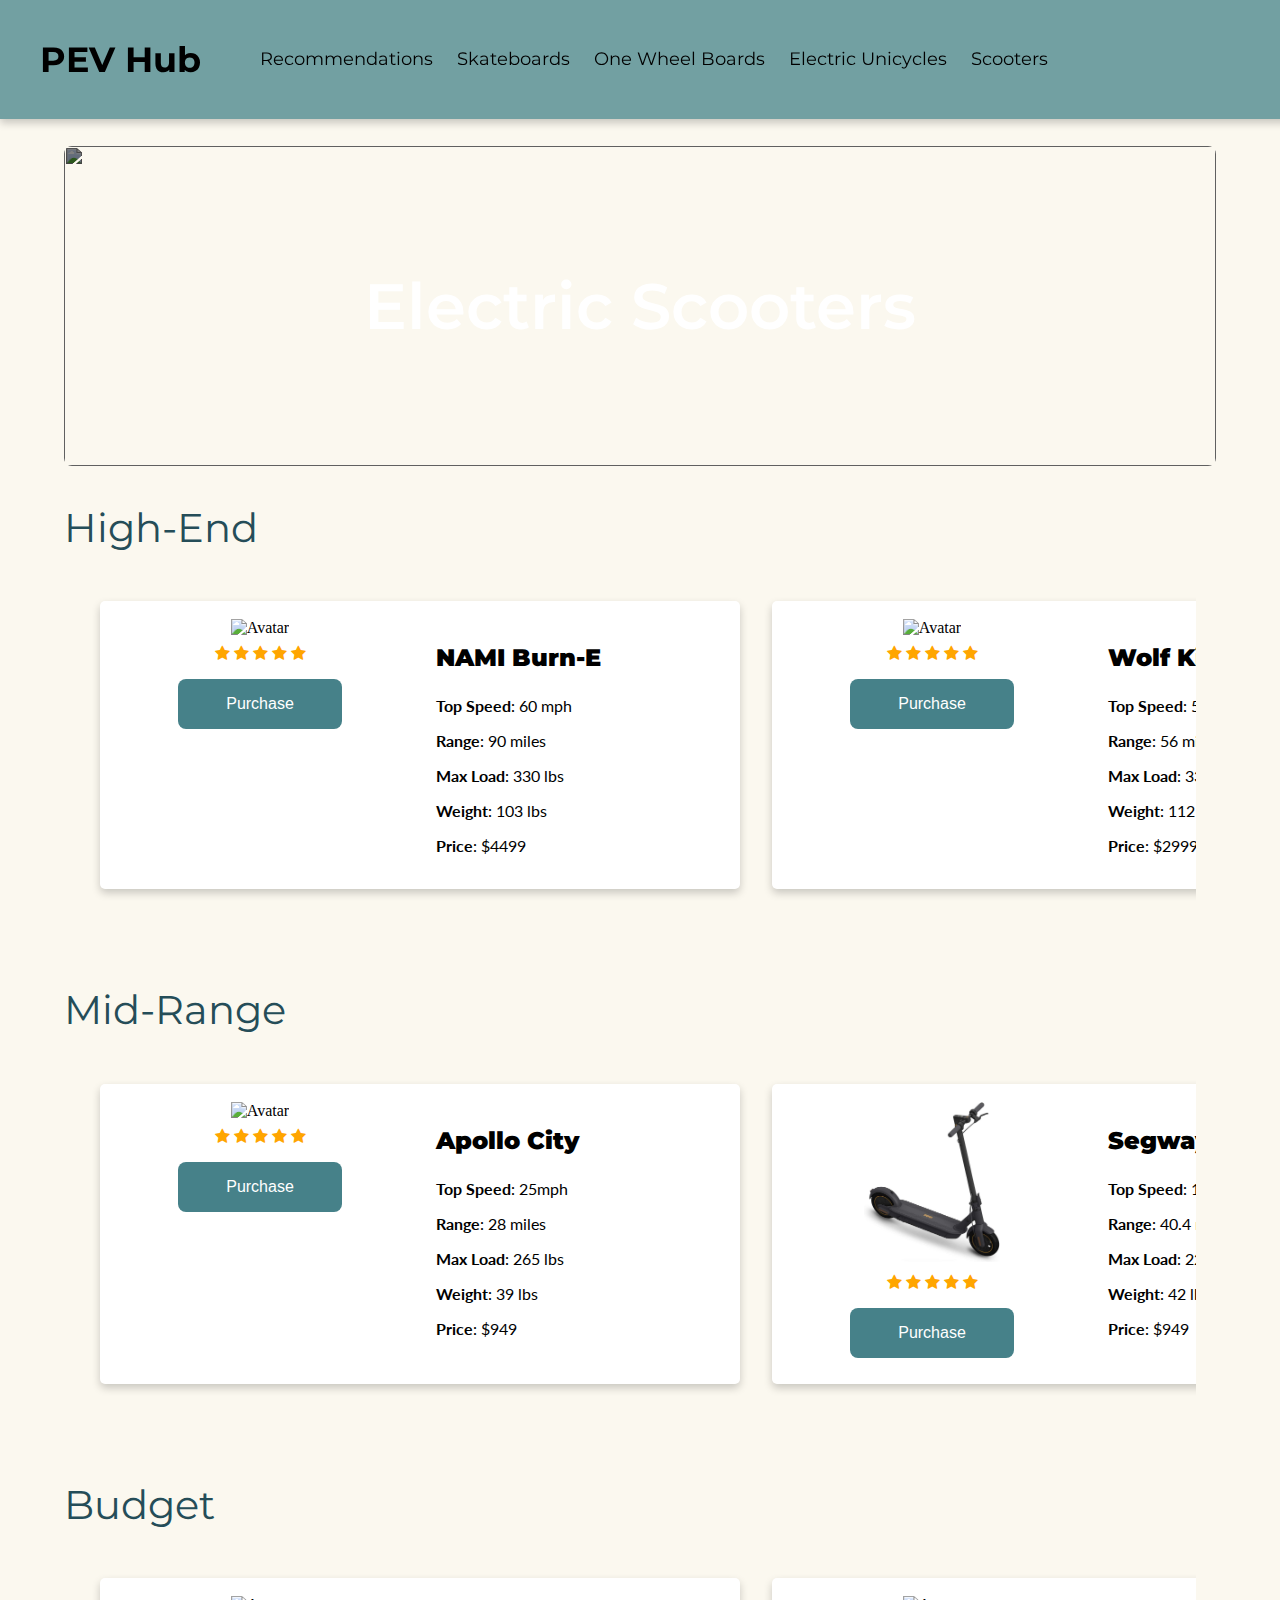
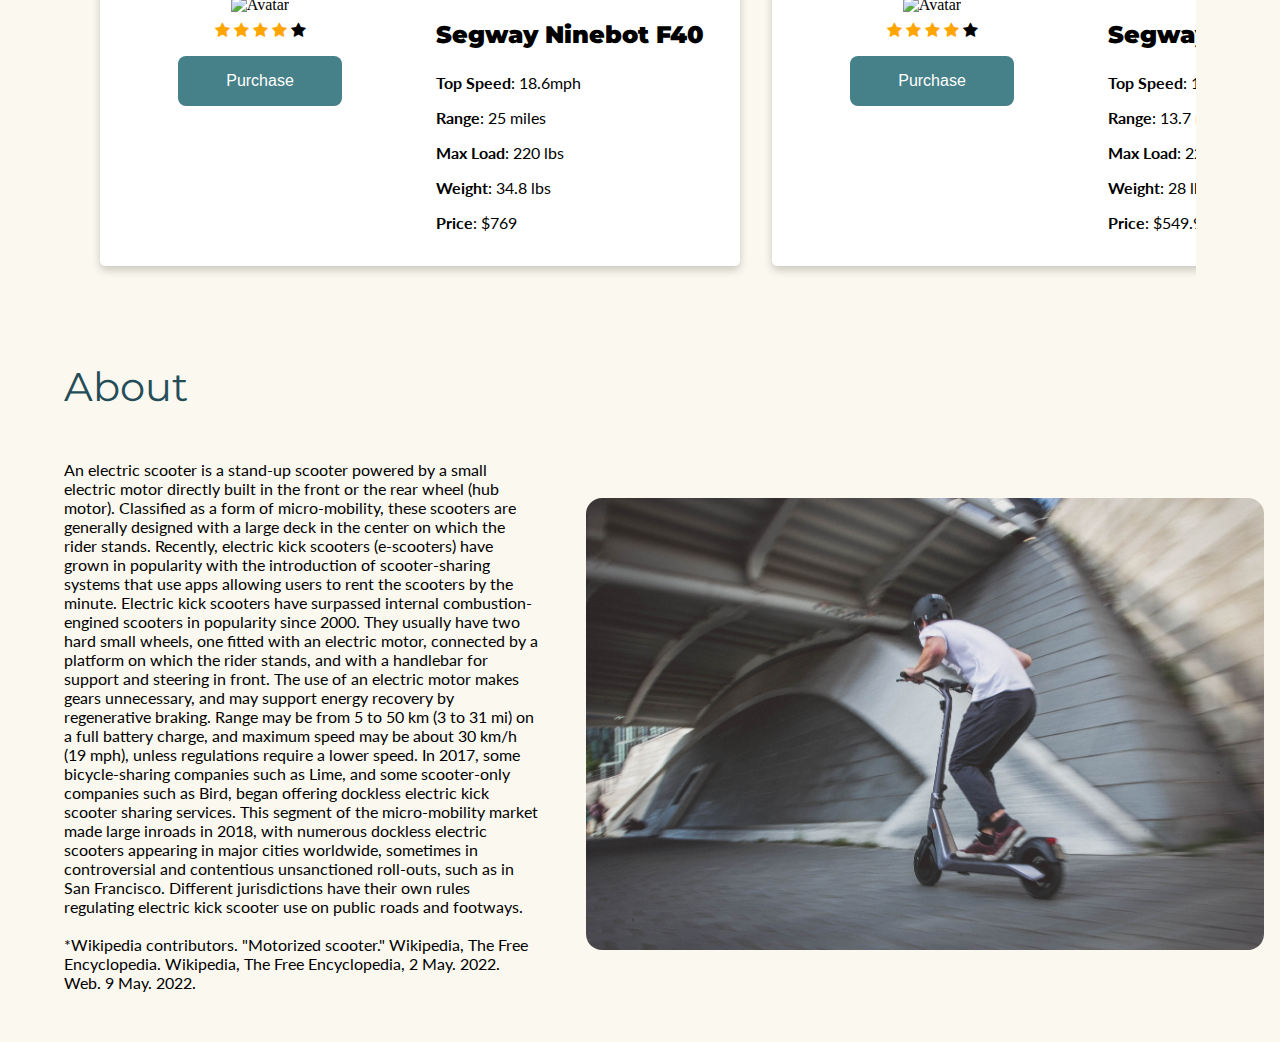
==== commit 141666db: "final content completed" ====
--- a/pages/escooter.html
+++ b/pages/escooter.html
@@ -5,8 +5,8 @@
     <meta charset="utf-8">
     <meta name="viewport" content="width=device-width, initial-scale=1.0">
     <title>Electric Scooters</title>
-    <meta name="author" content="personalize with your name">
-    <meta name="description" content="describe your page here">
+    <meta name="author" content="James Beaupry">
+    <meta name="description" content="Browse Electric Scooters">
     <link rel="stylesheet" href="../styles.css">
     <link rel="stylesheet" href="../css/skateboards.css">
     <link rel="stylesheet" href="../css/header.css">
@@ -24,12 +24,11 @@
     <!--Navbar-->
     <div id="navbar">
         <a href="/index.html" id="logo">PEV Hub</a>
-        <a href="/index.html">Recommendations</a>
+        <a href="recommendations.html">Recommendations</a>
         <a href="skateboards.html">Skateboards</a>
         <a href="onewheel.html">One Wheel Boards</a>
         <a href="euc.html">Electric Unicycles</a>
         <a href="escooter.html">Scooters</a>
-        <a href="misc.html">Miscellanous</a>
     </div>
 
 
@@ -497,19 +496,20 @@
                 Francisco. Different jurisdictions have their own rules regulating electric kick scooter use on
                 public roads and footways.
                 <br><br>
-                *Wikipedia contributors. "Motorized scooter." Wikipedia, The Free Encyclopedia. Wikipedia, The Free Encyclopedia, 2 May. 2022. Web. 9 May. 2022.
+                *Wikipedia contributors. "Motorized scooter." Wikipedia, The Free Encyclopedia. Wikipedia, The Free
+                Encyclopedia, 2 May. 2022. Web. 9 May. 2022.
             </p>
             <div class="slideshow">
 
                 <!-- Full-width images with number and caption text -->
                 <div class="mySlides fade">
-                    <img src="../images/scooters/escooter1.jpg" alt="About Us" style="width:100%">
+                    <img src="../images/scooters/escooter1.jpg" alt="Electric Scooter" style="width:100%">
                 </div>
                 <div class="mySlides fade">
-                    <img src="../images/scooters/escooter2.jpg" alt="About Us" style="width:100%">
+                    <img src="../images/scooters/escooter2.jpg" alt="Electric Scooter" style="width:100%">
                 </div>
                 <div class="mySlides fade">
-                    <img src="../images/scooters/escooter3.jpg" alt="About Us" style="width:100%">
+                    <img src="../images/scooters/escooter3.jpg" alt="Electric Scooter" style="width:100%">
                 </div>
             </div>
         </div>
